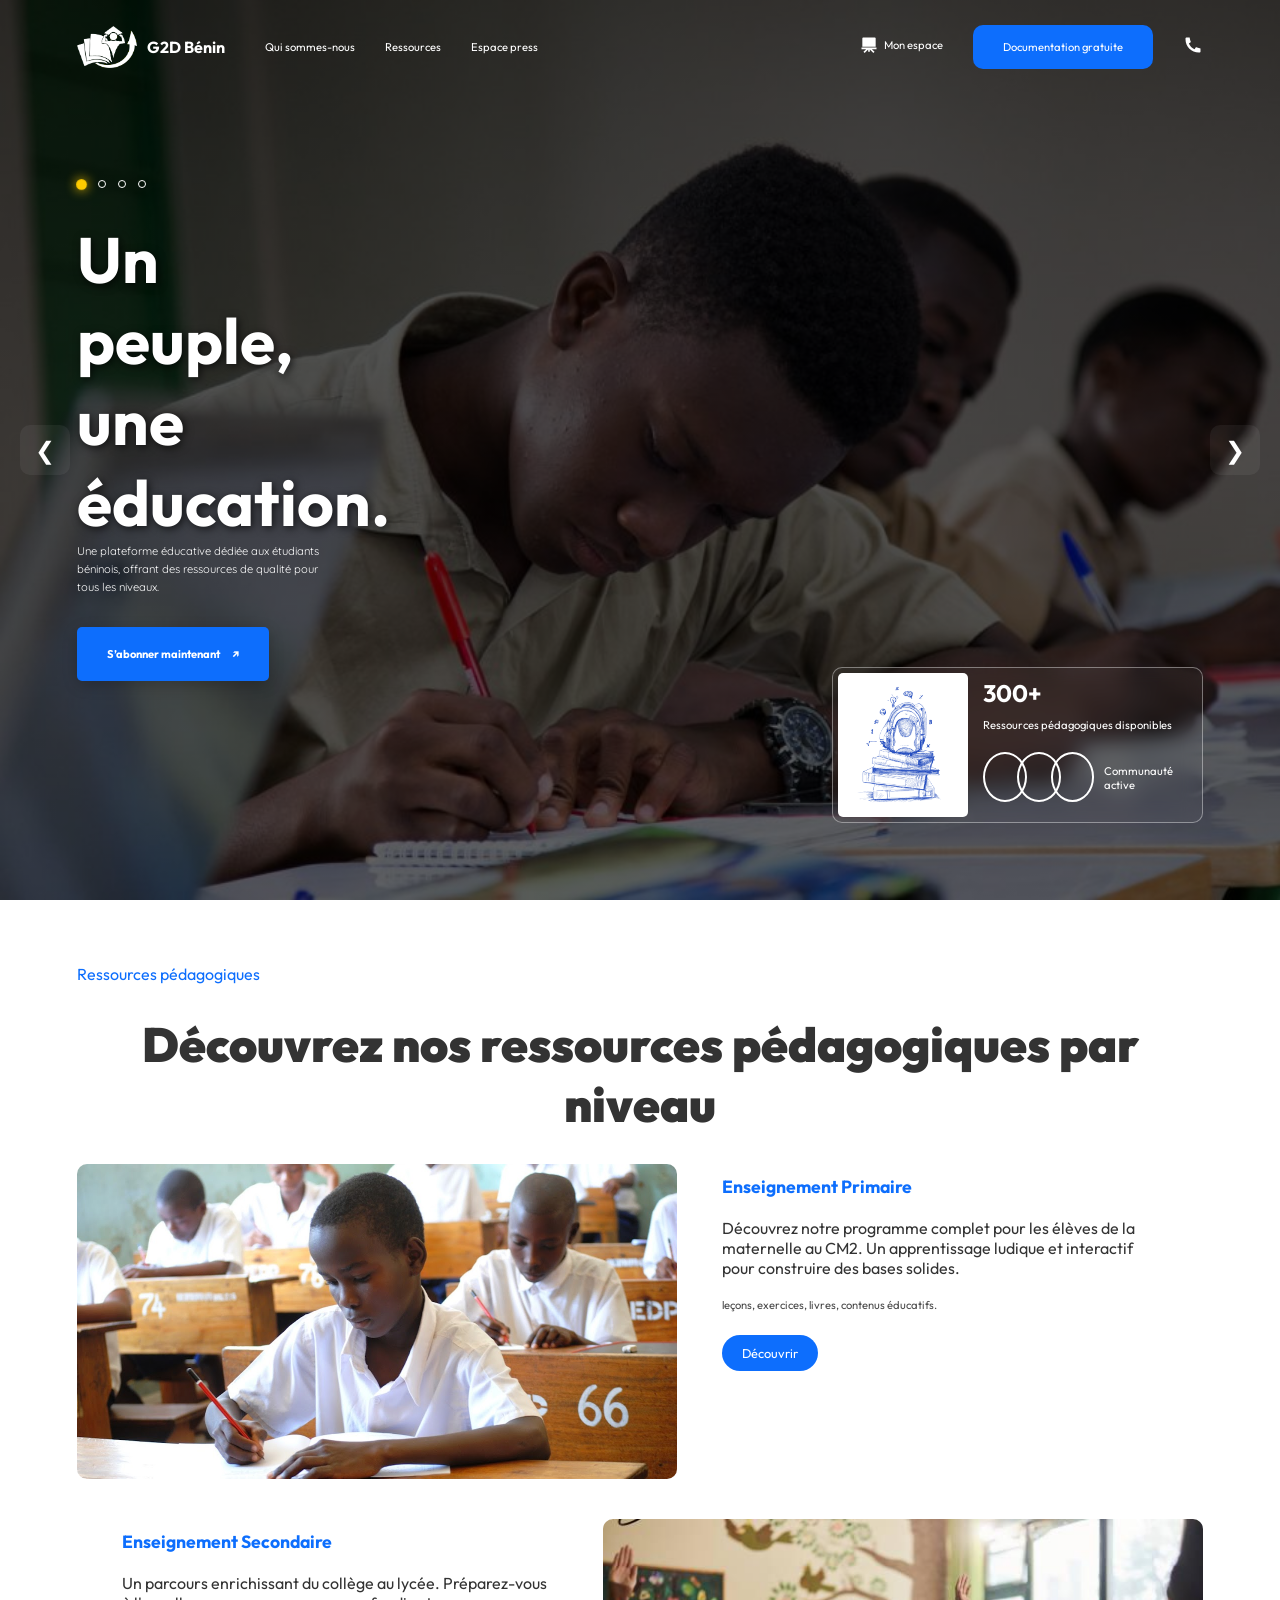
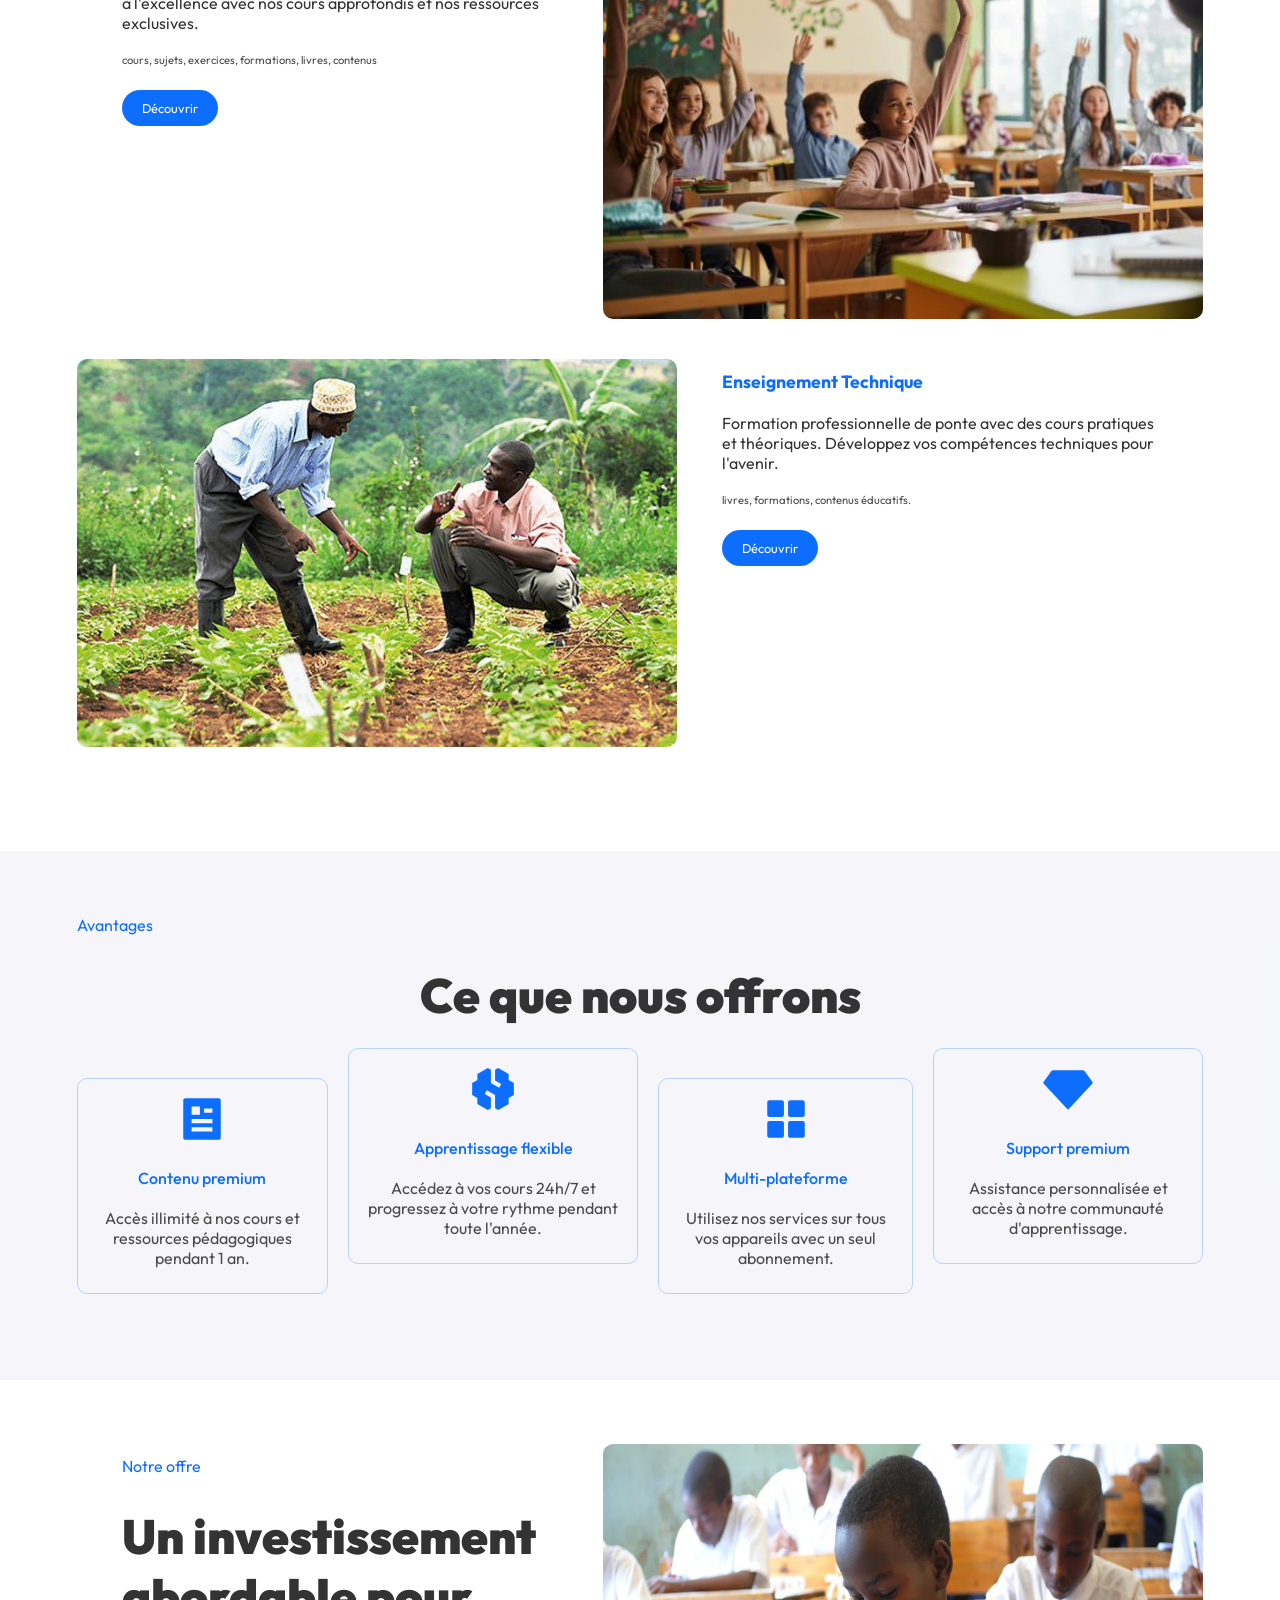
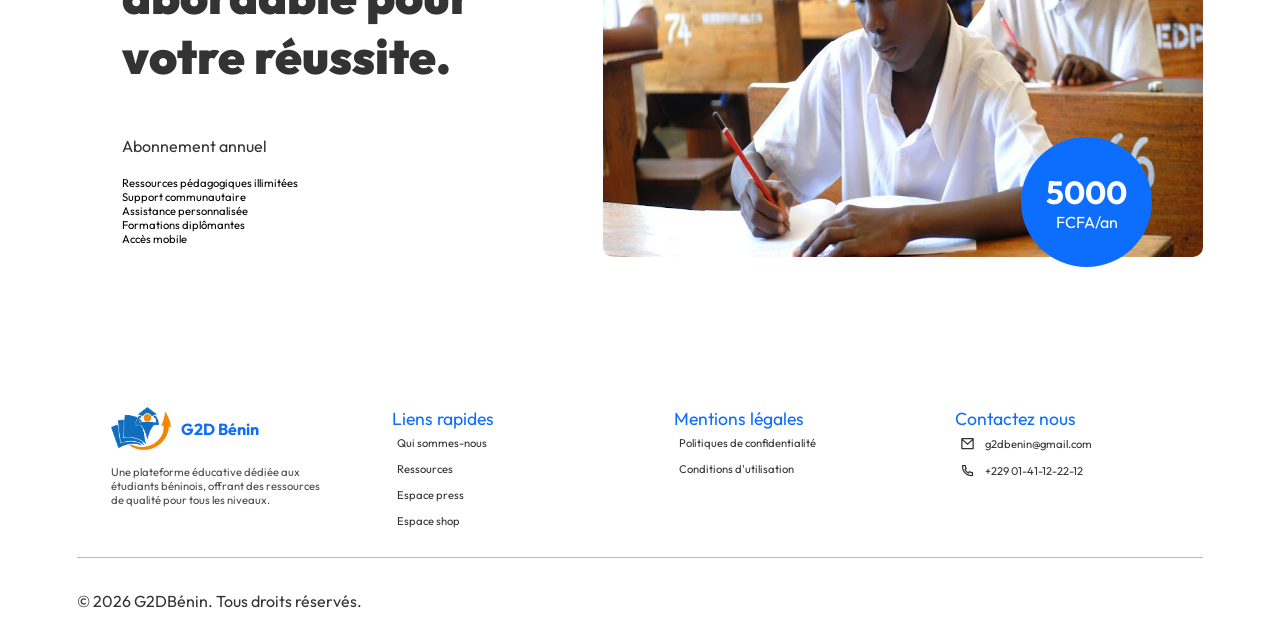
==== index.html @ 69db2659 "Petite amélioration" ====
<!DOCTYPE html>
<html lang="en">
    <head>
        <meta charset="UTF-8">
        <meta name="viewport" content="width=device-width, initial-scale=1.0">
        <link rel="preconnect" href="https://fonts.googleapis.com">
        <link rel="preconnect" href="https://fonts.gstatic.com" crossorigin>
        <link
            href="https://fonts.googleapis.com/css2?family=Outfit:wght@100..900&family=Quicksand:wght@300..700&display=swap"
            rel="stylesheet">
        <link rel="stylesheet" href="css/style.css">
        <script src="js/navbar.js" defer></script>
        <script src="js/index.js" defer></script>
        <title>Document</title>
    </head>
    <body>
        <header class="navbar">
            <div class="desktop">
                <nav>
                    <div class="logo">
                        <a href="index.html" class="logo-link"><img
                                src="img/logo-G2D-color.png" alt srcset> G2D
                            Bénin</a>
                    </div>
                    <div class="links">
                        <ul class="link-list">
                            <li><a href="about.html" class="link details">Qui
                                    sommes-nous</a></li>
                            <li><a href class="link details">Ressources</a></li>
                            <li><a href class="link details">Espace
                                    press</a></li>
                        </ul>
                    </div>
                </nav>
                <div class="actions">
                    <ul class="link-list">
                        <li><a href="login.html" class="link details"><svg
                                    xmlns="http://www.w3.org/2000/svg"
                                    viewBox="0 0 24 24"
                                    fill="currentColor"><path
                                        d="M8.58579 17H3V15H21V17H15.4142L18.6569 20.2426L17.2426 21.6569L13 17.4142V20H11V17.4142L6.75736 21.6569L5.34315 20.2426L8.58579 17ZM5 3H19C19.5523 3 20 3.44772 20 4V14H4V4C4 3.44772 4.44772 3 5 3Z"></path></svg>Mon
                                espace</a></li>
                        <li><a href class="bouton bleu details">Documentation
                                gratuite</a></li>
                        <li><button class="contact-btn fluide"><svg
                                    xmlns="http://www.w3.org/2000/svg"
                                    viewBox="0 0 24 24"
                                    fill="currentColor"><path
                                        d="M21 16.42V19.9561C21 20.4811 20.5941 20.9167 20.0705 20.9537C19.6331 20.9846 19.2763 21 19 21C10.1634 21 3 13.8366 3 5C3 4.72371 3.01545 4.36687 3.04635 3.9295C3.08337 3.40588 3.51894 3 4.04386 3H7.5801C7.83678 3 8.05176 3.19442 8.07753 3.4498C8.10067 3.67907 8.12218 3.86314 8.14207 4.00202C8.34435 5.41472 8.75753 6.75936 9.3487 8.00303C9.44359 8.20265 9.38171 8.44159 9.20185 8.57006L7.04355 10.1118C8.35752 13.1811 10.8189 15.6425 13.8882 16.9565L15.4271 14.8019C15.5572 14.6199 15.799 14.5573 16.001 14.6532C17.2446 15.2439 18.5891 15.6566 20.0016 15.8584C20.1396 15.8782 20.3225 15.8995 20.5502 15.9225C20.8056 15.9483 21 16.1633 21 16.42Z"></path></svg></button></li>
                    </ul>
                    <div class="menu-contacts">
                        <ul>
                            <li class="contact"><a href
                                    class="contact-link details"><svg
                                        xmlns="http://www.w3.org/2000/svg"
                                        viewBox="0 0 24 24"
                                        fill="currentColor"><path
                                            d="M9.36556 10.6821C10.302 12.3288 11.6712 13.698 13.3179 14.6344L14.2024 13.3961C14.4965 12.9845 15.0516 12.8573 15.4956 13.0998C16.9024 13.8683 18.4571 14.3353 20.0789 14.4637C20.599 14.5049 21 14.9389 21 15.4606V19.9234C21 20.4361 20.6122 20.8657 20.1022 20.9181C19.5723 20.9726 19.0377 21 18.5 21C9.93959 21 3 14.0604 3 5.5C3 4.96227 3.02742 4.42771 3.08189 3.89776C3.1343 3.38775 3.56394 3 4.07665 3H8.53942C9.0611 3 9.49513 3.40104 9.5363 3.92109C9.66467 5.54288 10.1317 7.09764 10.9002 8.50444C11.1427 8.9484 11.0155 9.50354 10.6039 9.79757L9.36556 10.6821ZM6.84425 10.0252L8.7442 8.66809C8.20547 7.50514 7.83628 6.27183 7.64727 5H5.00907C5.00303 5.16632 5 5.333 5 5.5C5 12.9558 11.0442 19 18.5 19C18.667 19 18.8337 18.997 19 18.9909V16.3527C17.7282 16.1637 16.4949 15.7945 15.3319 15.2558L13.9748 17.1558C13.4258 16.9425 12.8956 16.6915 12.3874 16.4061L12.3293 16.373C10.3697 15.2587 8.74134 13.6303 7.627 11.6707L7.59394 11.6126C7.30849 11.1044 7.05754 10.5742 6.84425 10.0252Z"></path></svg>+229
                                    01-41-12-22-12</a></li>
                            <li class="contact"><a href
                                    class="contact-link details"><svg
                                        xmlns="http://www.w3.org/2000/svg"
                                        viewBox="0 0 24 24"
                                        fill="currentColor"><path
                                            d="M3 3H21C21.5523 3 22 3.44772 22 4V20C22 20.5523 21.5523 21 21 21H3C2.44772 21 2 20.5523 2 20V4C2 3.44772 2.44772 3 3 3ZM20 7.23792L12.0718 14.338L4 7.21594V19H20V7.23792ZM4.51146 5L12.0619 11.662L19.501 5H4.51146Z"></path></svg>g2dbenin@gmail.com</a></li>
                        </ul>
                    </div>
                </div>
            </div>
            <div class="mobile">
                <div class="logo">
                    <a href="index.html" class="logo-link"><img
                            src="img/logo-G2D-color.png" alt srcset> G2D
                        Bénin</a>
                </div>
                <button class="menu-links-btn fluide"><svg
                        xmlns="http://www.w3.org/2000/svg" viewBox="0 0 24 24"
                        fill="currentColor"><path
                            d="M18 18V20H6V18H18ZM21 11V13H3V11H21ZM18 4V6H6V4H18Z"></path></svg></button>
                <div class="menu-links fluide1">
                    <ul>
                        <li class="contact"><a href
                                class="contact-link details">Qui
                                sommes-nous</a></li>
                        <li class="contact"><a href
                                class="contact-link details">Ressources</a></li>
                        <li class="contact"><a href
                                class="contact-link details">Espace
                                press</a></li>
                        <li class="contact"><a href="login.html"
                                class="contact-link details"><svg
                                    xmlns="http://www.w3.org/2000/svg"
                                    viewBox="0 0 24 24"
                                    fill="currentColor"><path
                                        d="M8.58579 17H3V15H21V17H15.4142L18.6569 20.2426L17.2426 21.6569L13 17.4142V20H11V17.4142L6.75736 21.6569L5.34315 20.2426L8.58579 17ZM5 3H19C19.5523 3 20 3.44772 20 4V14H4V4C4 3.44772 4.44772 3 5 3Z"></path></svg>Mon
                                espace</a></li>
                        <li><a href class="bouton bleu details">Documentation
                                gratuite</a></li>

                    </ul>
                    <ul class="contacts">
                        <li class="contact"><a href
                                class="contact-link details"><svg
                                    xmlns="http://www.w3.org/2000/svg"
                                    viewBox="0 0 24 24"
                                    fill="currentColor"><path
                                        d="M9.36556 10.6821C10.302 12.3288 11.6712 13.698 13.3179 14.6344L14.2024 13.3961C14.4965 12.9845 15.0516 12.8573 15.4956 13.0998C16.9024 13.8683 18.4571 14.3353 20.0789 14.4637C20.599 14.5049 21 14.9389 21 15.4606V19.9234C21 20.4361 20.6122 20.8657 20.1022 20.9181C19.5723 20.9726 19.0377 21 18.5 21C9.93959 21 3 14.0604 3 5.5C3 4.96227 3.02742 4.42771 3.08189 3.89776C3.1343 3.38775 3.56394 3 4.07665 3H8.53942C9.0611 3 9.49513 3.40104 9.5363 3.92109C9.66467 5.54288 10.1317 7.09764 10.9002 8.50444C11.1427 8.9484 11.0155 9.50354 10.6039 9.79757L9.36556 10.6821ZM6.84425 10.0252L8.7442 8.66809C8.20547 7.50514 7.83628 6.27183 7.64727 5H5.00907C5.00303 5.16632 5 5.333 5 5.5C5 12.9558 11.0442 19 18.5 19C18.667 19 18.8337 18.997 19 18.9909V16.3527C17.7282 16.1637 16.4949 15.7945 15.3319 15.2558L13.9748 17.1558C13.4258 16.9425 12.8956 16.6915 12.3874 16.4061L12.3293 16.373C10.3697 15.2587 8.74134 13.6303 7.627 11.6707L7.59394 11.6126C7.30849 11.1044 7.05754 10.5742 6.84425 10.0252Z"></path></svg>+229
                                01-41-12-22-12</a></li>
                        <li class="contact"><a href
                                class="contact-link details"><svg
                                    xmlns="http://www.w3.org/2000/svg"
                                    viewBox="0 0 24 24"
                                    fill="currentColor"><path
                                        d="M3 3H21C21.5523 3 22 3.44772 22 4V20C22 20.5523 21.5523 21 21 21H3C2.44772 21 2 20.5523 2 20V4C2 3.44772 2.44772 3 3 3ZM20 7.23792L12.0718 14.338L4 7.21594V19H20V7.23792ZM4.51146 5L12.0619 11.662L19.501 5H4.51146Z"></path></svg>g2dbenin@gmail.com</a></li>
                    </ul>
                </div>
            </div>
        </header>
        <main>
            <div class="hero-section">
                <div class="carousel-slides">
                    <div class="carousel-slide slide-1 active">
                        <div class="part left">
                            <h1 class="slide-title">Un peuple, une
                                éducation.</h1>
                            <p class="slide-text details">Une plateforme
                                éducative dédiée aux étudiants béninois,
                                offrant des ressources de qualité pour tous les
                                niveaux.</p>
                            <div class="btns">
                                <a href="#" class="btn details">S’abonner
                                    maintenant <span class="fleche">↗</span></a>
                            </div>
                        </div>
                        <div class="part right">
                            <div class="hero-stat">
                                <img src="img/4190.jpg" alt>
                                <div class="hero-stat-texte">
                                    <h2>300+</h2>
                                    <p class="details">Ressources pédagogiques
                                        disponibles</p>
                                    <div class="utilisateurs">
                                        <div class="utilisateur">
                                            <img
                                                src="img/business-man-smiling-portrait.jpg"
                                                alt srcset>
                                        </div>
                                        <div class="utilisateur">
                                            <img
                                                src="img/business-man-smiling-portrait.jpg"
                                                alt srcset>
                                        </div>
                                        <div class="utilisateur">
                                            <img
                                                src="img/business-man-smiling-portrait.jpg"
                                                alt srcset>
                                        </div>
                                        <p class="details">Communauté active</p>
                                    </div>
                                </div>
                            </div>
                        </div>
                    </div>
                    <div class="carousel-slide slide-2">
                        <div class="part left">
                            <h1 class="slide-title">Primaire</h1>
                            <p class="slide-text details">Du maternel au CM2 -
                                Fondamentaux 200+ leçons 4.8/5 .</p>
                            <div class="btns">
                                <a href="#"
                                    class="btn details">Voir un aperçu <span
                                        class="fleche">→</span></a>
                            </div>
                        </div>
                        <div class="part right"></div>
                    </div>
                    <div class="carousel-slide slide-3">

                        <div class="part left">
                            <h1 class="slide-title">Secondaire</h1>
                            <p class="slide-text details">De la 6ème en Terminal
                                500+ leçons 4.9/5 .</p>
                            <div class="btns">
                                <a href="#"
                                    class="btn details">Voir un aperçu <span
                                        class="fleche">→</span></a>
                            </div>
                        </div>
                        <div class="part right"></div>
                    </div>
                    <div class="carousel-slide slide-4">
                        <div class="part left">
                            <h1 class="slide-title">Technique</h1>
                            <p class="slide-text details">Formation
                                professionnelle
                                et Technique 300+ leçons 4.7/5 .</p>
                            <div class="btns">
                                <a href="#"
                                    class="btn details">Voir un aperçu <span
                                        class="fleche">→</span></a>
                            </div>
                        </div>
                        <div class="part right"></div>
                    </div>
                </div>
                <button class="carousel-btn prev-btn">
                    &#10094;
                </button>
                <button class="carousel-btn next-btn">
                    &#10095;
                </button>

                <div class="carousel-nav">
                    <div class="nav-dot active" data-slide="0"></div>
                    <div class="nav-dot" data-slide="1"></div>
                    <div class="nav-dot" data-slide="2"></div>
                    <div class="nav-dot" data-slide="3"></div>
                </div>
            </div>
            <div class="section">
                <p class="section-title">Ressources pédagogiques</p>
                <h1 class="section-sous-title">Découvrez nos ressources
                    pédagogiques par niveau</h1>
                <div class="section-container">
                    <img src="img/primaire.jpeg" alt>
                    <div class="section-texte">
                        <h2 class="section-title1">Enseignement Primaire</h2>
                        <p class="section-text">
                            Découvrez notre programme complet pour les élèves de
                            la maternelle au CM2. Un apprentissage ludique et
                            interactif
                            pour construire des bases solides.
                        </p>
                        <p class="section-details details">
                            leçons, exercices, livres, contenus éducatifs.
                        </p>
                        <a href class="section-btn bleu fluide">Découvrir</a>
                    </div>
                </div>
                <div class="section-container reverse">
                    <img src="img/secondaire1.jpeg" alt>
                    <div class="section-texte">
                        <h2 class="section-title1">Enseignement Secondaire</h2>
                        <p class="section-text">
                            Un parcours enrichissant du collège au lycée.
                            Préparez-vous à l'excellence avec nos cours
                            approfondis
                            et nos ressources exclusives.
                        </p>
                        <p class="section-details details">
                            cours, sujets, exercices, formations, livres,
                            contenus
                        </p>
                        <a href class="section-btn bleu fluide">Découvrir</a>
                    </div>
                </div>
                <div class="section-container">
                    <img src="img/technique1.jpeg" alt>
                    <div class="section-texte">
                        <h2 class="section-title1">Enseignement Technique</h2>
                        <p class="section-text">
                            Formation professionnelle de ponte avec des cours
                            pratiques
                            et théoriques. Développez vos compétences techniques
                            pour l'avenir.
                        </p>
                        <p class="section-details details">
                            livres, formations, contenus éducatifs.
                        </p>
                        <a href class="section-btn bleu fluide">Découvrir</a>
                    </div>
                </div>
            </div>
            <div class="section gris-bg">
                <p class="section-title">Avantages</p>
                <h1 class="section-sous-title">Ce que nous offrons</h1>
                <div class="avantages">
                    <div class="avantage fluide">
                        <svg class="fluide" xmlns="http://www.w3.org/2000/svg"
                            viewBox="0 0 24 24" fill="currentColor"><path
                                d="M20 22H4C3.44772 22 3 21.5523 3 21V3C3 2.44772 3.44772 2 4 2H20C20.5523 2 21 2.44772 21 3V21C21 21.5523 20.5523 22 20 22ZM7 6V10H11V6H7ZM7 12V14H17V12H7ZM7 16V18H17V16H7ZM13 7V9H17V7H13Z"></path></svg>
                        <p class="avantage-titre">Contenu premium</p>
                        <p class="avantage-texte">
                            Accès illimité à nos cours et ressources
                            pédagogiques pendant 1 an.
                        </p>
                    </div>
                    <div class="avantage decale-haut fluide">
                        <svg class="fluide" xmlns="http://www.w3.org/2000/svg"
                            viewBox="0 0 24 24" fill="currentColor"><path
                                d="M19.5 4.7832V7.6709L22 9.11426V14.8867L19.499 16.3311L19.5 19.2178L14.5 22.1045L13 21.2383V14.9229L9.03613 12.6338L8.03613 14.3662L11 16.0771V21.2373L9.5 22.1045L4.5 19.2178V16.3311L2 14.8877L2.00098 9.11328L4.5 7.66992V4.78418L9.5 1.89746L11 2.76367V9.07715L14.9648 11.3662L15.9648 9.63379L12.999 7.92188V2.7627L14.501 1.89648L19.5 4.7832Z"></path></svg>
                        <p class="avantage-titre">Apprentissage flexible</p>
                        <p class="avantage-texte">
                            Accédez à vos cours 24h/7 et progressez à votre
                            rythme pendant toute l'année.
                        </p>
                    </div>
                    <div class="avantage fluide">
                        <svg class="fluide" xmlns="http://www.w3.org/2000/svg"
                            viewBox="0 0 24 24" fill="currentColor"><path
                                d="M3 4C3 3.44772 3.44772 3 4 3H10C10.5523 3 11 3.44772 11 4V10C11 10.5523 10.5523 11 10 11H4C3.44772 11 3 10.5523 3 10V4ZM3 14C3 13.4477 3.44772 13 4 13H10C10.5523 13 11 13.4477 11 14V20C11 20.5523 10.5523 21 10 21H4C3.44772 21 3 20.5523 3 20V14ZM13 4C13 3.44772 13.4477 3 14 3H20C20.5523 3 21 3.44772 21 4V10C21 10.5523 20.5523 11 20 11H14C13.4477 11 13 10.5523 13 10V4ZM13 14C13 13.4477 13.4477 13 14 13H20C20.5523 13 21 13.4477 21 14V20C21 20.5523 20.5523 21 20 21H14C13.4477 21 13 20.5523 13 20V14Z"></path></svg>
                        <p class="avantage-titre">Multi-plateforme</p>
                        <p class="avantage-texte">
                            Utilisez nos services sur tous vos appareils
                            avec un seul abonnement.
                        </p>
                    </div>
                    <div class="avantage decale-haut fluide">
                        <svg class="fluide" xmlns="http://www.w3.org/2000/svg"
                            viewBox="0 0 24 24" fill="currentColor"><path
                                d="M4.87759 3.00275H19.1319C19.4518 3.00275 19.7524 3.15583 19.9406 3.41457L23.7634 8.67097C23.9037 8.86385 23.8882 9.12895 23.7265 9.30419L12.3721 21.6047C12.1848 21.8076 11.8685 21.8203 11.6656 21.633C11.6558 21.6239 11.6464 21.6145 11.6373 21.6047L0.282992 9.30419C0.121226 9.12895 0.10575 8.86385 0.246026 8.67097L4.06886 3.41457C4.25704 3.15583 4.55766 3.00275 4.87759 3.00275Z"></path></svg>
                        <p class="avantage-titre">Support premium</p>
                        <p class="avantage-texte">
                            Assistance personnalisée et accès à notre communauté
                            d'apprentissage.
                        </p>
                    </div>
                </div>
            </div>
            <div class="section">
                <div class="section-container">
                    <div class="section-texte">
                        <p class="section-title">Notre offre</p>
                        <h1 class="section-sous-title1">
                            Un investissement abordable pour votre réussite.
                        </h1>
                        <p class="section-text">Abonnement annuel</p>
                        <ul>
                            <li class="details">Ressources pédagogiques
                                illimitées</li>
                            <li class="details">Support communautaire</li>
                            <li class="details">Assistance personnalisée</li>
                            <li class="details">Formations diplômantes</li>
                            <li class="details">Accès mobile</li>
                        </ul>
                        <a href class="btn-rond"><h1>5000</h1><p>FCFA/an</p></a>
                        <div class="cercle-anime"></div>
                    </div>
                    <img src="img/primaire.jpeg" alt>
                </div>
            </div>
        </main>
        <footer>
            <div class="footer-top">
                <div class="footer-part">
                    <div class="logo">
                        <a href class="logo-link1"><img
                                src="img/logo-G2D-color.png" alt srcset> G2D
                            Bénin</a>
                    </div>
                    <p class="section-details details" id="footer-text">
                        Une plateforme éducative dédiée aux
                        étudiants béninois, offrant des ressources
                        de qualité pour tous les niveaux.
                    </p>
                </div>
                <div class="footer-part">
                    <p class="section-title1">Liens rapides</p>
                    <ul>
                        <li class="footer-link"><a href="about.html"
                                class="link1 details">Qui
                                sommes-nous</a></li>
                        <li class="footer-link"><a href
                                class="link1 details">Ressources</a></li>
                        <li class="footer-link"><a href
                                class="link1 details">Espace
                                press</a></li>
                        <li class="footer-link"><a href
                                class="link1 details">Espace
                                shop</a></li>
                    </ul>
                </div>
                <div class="footer-part">
                    <p class="section-title1">Mentions légales</p>
                    <ul>
                        <li class="footer-link"><a href
                                class="link1 details">Politiques
                                de confidentialité</a></li>
                        <li class="footer-link"><a href
                                class="link1 details">Conditions
                                d'utilisation</a></li>
                    </ul>
                </div>
                <div class="footer-part">
                    <p class="section-title1">Contactez nous</p>
                    <ul>
                        <li class="footer-link"><a href
                                class="link1 details"><svg
                                    xmlns="http://www.w3.org/2000/svg"
                                    viewBox="0 0 24 24"
                                    fill="currentColor"><path
                                        d="M3 3H21C21.5523 3 22 3.44772 22 4V20C22 20.5523 21.5523 21 21 21H3C2.44772 21 2 20.5523 2 20V4C2 3.44772 2.44772 3 3 3ZM20 7.23792L12.0718 14.338L4 7.21594V19H20V7.23792ZM4.51146 5L12.0619 11.662L19.501 5H4.51146Z"></path></svg>g2dbenin@gmail.com</a></li>
                        <li class="footer-link"><a href
                                class="link1 details"><svg
                                    xmlns="http://www.w3.org/2000/svg"
                                    viewBox="0 0 24 24"
                                    fill="currentColor"><path
                                        d="M9.36556 10.6821C10.302 12.3288 11.6712 13.698 13.3179 14.6344L14.2024 13.3961C14.4965 12.9845 15.0516 12.8573 15.4956 13.0998C16.9024 13.8683 18.4571 14.3353 20.0789 14.4637C20.599 14.5049 21 14.9389 21 15.4606V19.9234C21 20.4361 20.6122 20.8657 20.1022 20.9181C19.5723 20.9726 19.0377 21 18.5 21C9.93959 21 3 14.0604 3 5.5C3 4.96227 3.02742 4.42771 3.08189 3.89776C3.1343 3.38775 3.56394 3 4.07665 3H8.53942C9.0611 3 9.49513 3.40104 9.5363 3.92109C9.66467 5.54288 10.1317 7.09764 10.9002 8.50444C11.1427 8.9484 11.0155 9.50354 10.6039 9.79757L9.36556 10.6821ZM6.84425 10.0252L8.7442 8.66809C8.20547 7.50514 7.83628 6.27183 7.64727 5H5.00907C5.00303 5.16632 5 5.333 5 5.5C5 12.9558 11.0442 19 18.5 19C18.667 19 18.8337 18.997 19 18.9909V16.3527C17.7282 16.1637 16.4949 15.7945 15.3319 15.2558L13.9748 17.1558C13.4258 16.9425 12.8956 16.6915 12.3874 16.4061L12.3293 16.373C10.3697 15.2587 8.74134 13.6303 7.627 11.6707L7.59394 11.6126C7.30849 11.1044 7.05754 10.5742 6.84425 10.0252Z"></path></svg>+229
                                01-41-12-22-12</a></li>
                    </ul>
                </div>
            </div>
            <div class="footer-bottom">
                <p class="section-text">© 2026 G2DBénin. Tous droits
                    réservés.</p>
            </div>
        </footer>
    </body>
</html>
---- css/style.css ----
:root {
    --primary-color: #0d6efd;
    --accent: rgb(255, 204, 0);
    --neutre: white;
    --texte: #333;
    --details: #333333e2;
}

* {
    margin: 0;
    padding: 0;
    box-sizing: border-box;
    font-family: 'Outfit', sans-serif;
}
svg{
    width: 20px;
    height: 20px;
}
ul{
    list-style: none;
}
a {
    text-decoration: none;
}
.mobile{
    width: 100%;
    justify-content: space-between;
    display: none;
}
header{
    position: absolute;
    z-index: 1;
    top: 0;
    width: 100vw;
    padding: 2% 6%;
    transition: .5s ease;
}
.navbar2{
    background: var(--neutre);
    position: fixed;
    box-shadow: 0 0 5px rgba(0, 0, 0, 0.133);
    z-index: 99;
}
.navbar2 .logo img{
    filter: brightness(1);
}
.navbar2 .logo-link{
    color: var(--primary-color);
}
.navbar2 .link{
    color: var(--texte);
}
.navbar2 .link:hover{
    background: #0d6dfd1e;
}
.desktop{
    width: 100%;
    display: flex;
    justify-content: space-between;
}
.logo-link{
    display: flex;
    align-items: center;
    color: var(--neutre);
    font-size: 1em;
    font-weight: 700;
}
.logo img{
    width: 60px;
    margin-right: 10px;
    filter: brightness(100);
}
.desktop nav{
    display: flex;
    align-items: center;
    gap: 40px;
}
.link-list{
    display: flex;
    gap: 30px;
}
.bouton{
    padding: 15px 30px;
    border-radius: 10px;
}
.orange{
    background: var(--accent);
    color: var(--neutre);
    transition: .5s ease;
}
.orange:hover{
    background: var(--texte);
}
.link{
    color: white;
    transition: .5s ease;
    display: flex;
    align-items: center;
}
.link svg{
    margin-right: 5px;
}
.link:hover{
    color: var(--primary-color);
    background: rgba(255, 255, 255, 0.101);
    padding: 5px 10px;
    border-radius: 7px;
}
.actions{
    display: flex;
    position: relative;
    align-items: center;
}
.menu-links{
    position: absolute;
    background: var(--neutre);
    top: 100%;
    left: 0;
    width: 100vw;
    padding: 15px 20px;
    border-radius: 0 0 5px 5px;
    box-shadow: 0 10px 15px rgba(0, 0, 0, 0.133);
    transform: scaleY(0);
    transform-origin: top;
}
.deplie{
    transform: scaleY(1);
}
.contacts{
    margin: 15px 0 0 0;
    border-top: 1px solid #0d6dfd50;
}
.hero-section {
    width: 100vw;
    height: 100vh;
    color: var(--neutre);
    overflow: hidden;
    position: relative;
}

.carousel-slides {
    display: flex;
    width: 400%;
    height: 100%;
    transition: transform 0.8s cubic-bezier(0.65, 0, 0.35, 1);
}

.carousel-slide {
    width: 25%;
    height: 100%;
    position: relative;
    display: flex;
    overflow: hidden;
}

.slide-1 {
    background: linear-gradient(rgba(0, 0, 0, 0.7), rgba(0, 0, 0, 0.6)),
        url('../img/background-header.png');
    background-position: center;
    background-size: cover;
    background-attachment: fixed;
}


.slide-2 {
    background: linear-gradient(rgba(0, 0, 0, 0.7), rgba(0, 0, 0, 0.6)),
        url('../img/primaire.jpeg');
    background-size: cover;
    background-position: center;
    background-attachment: fixed;
}

.slide-3 {
    background: linear-gradient(rgba(0, 0, 0, 0.7), rgba(0, 0, 0, 0.6)),
        url('../img/secondaire1.jpeg');
    background-size: cover;
    background-position: center;
    background-attachment: fixed;
}

.slide-4 {
    background: linear-gradient(rgba(0, 0, 0, 0.6), rgba(0, 0, 0, 0.6)),
        url('../img/technique1.jpeg');
    background-size: cover;
    background-position: center;
    background-attachment: fixed;
}

.slide-title {
    font-size: 4rem;
    width: 50%;
    text-shadow: 2px 2px 8px rgba(0, 0, 0, 0.7);
    transform: translateY(-100px);
    opacity: 0;
    transition: transform 0.7s ease-out, opacity 0.7s ease-out;
}

.slide-text {
    width: 44%;
    margin-bottom: 30px;
    line-height: 1.6;
    transform: translateY(100px);
    opacity: 0;
    font-family: 'Quicksand', sans-serif;
    transition: transform 0.7s ease-out 0.2s, opacity 0.7s ease-out 0.2s;
}

.btn {
    display: inline-block;
    color: var(--neutre);
    background: var(--primary-color);
    padding: 20px 30px;
    border-radius: 5px;
    font-weight: bold;
    transition: all 0.3s ease;
    box-shadow: 0 4px 15px rgba(0, 0, 0, 0.2);
    transform: translateX(-100px);
    opacity: 0;
    transition: transform 0.7s ease-out 0.4s, opacity 0.7s ease-out 0.4s, all 0.3s ease;
}

.btn:hover {
    transform: translateY(-3px);
    box-shadow: 0 6px 20px rgba(0, 0, 0, 0.3);
    background: var(--texte);
    color: var(--neutre);
}

/* Animation des éléments quand la slide est active */
.carousel-slide.active .slide-title {
    transform: translateY(0);
    opacity: 1;
}

.carousel-slide.active .slide-text {
    transform: translateY(0);
    opacity: 1;
}

.carousel-slide.active .btn {
    transform: translateX(0);
    opacity: 1;
}

.carousel-nav {
    position: absolute;
    top: 20%;
    left: 0;
    width: 100%;
    display: flex;
    gap: 12px;
    z-index: 10;
    padding: 0 6%;
}

.nav-dot {
    width: 8px;
    height: 8px;
    border-radius: 50%;
    background: transparent;
    border: 1px solid var(--neutre);
    cursor: pointer;
    transition: all 0.3s ease;
}

.nav-dot.active {
    background-color: var(--accent);
    box-shadow: 0 0 10px var(--accent);
    transform: scale(1.2);
    border: none;
    width: 9px;
    height: 9px;
}

.carousel-btn {
    position: absolute;
    top: 50%;
    transform: translateY(-50%);
    background-color: rgba(255, 255, 255, 0.059);
    color: white;
    border: none;
    width: 50px;
    height: 50px;
    border-radius: 10px;
    font-size: 1.5rem;
    cursor: pointer;
    display: flex;
    align-items: center;
    justify-content: center;
    transition: all 0.3s ease;
    z-index: 10;
}

.carousel-btn:hover {
    background-color: rgba(255, 255, 255, 0.171);
}

.prev-btn {
    left: 20px;
}

.next-btn {
    right: 20px;
}

/**/
.part{
    padding: 0 6%;
}
.part1{
    padding: 0 6%;
    flex: 1;
}
.left{
    display: flex;
    flex-direction: column;
    justify-content: center;
}
.right{
    display: flex;
    flex-direction: column;
    justify-content: end;
    padding: 6% 6%;
}
.details {
    font-size: 0.7em;
}

.fleche {
    margin-left: 10px;
}
.hero-stat{
    display: flex;
    padding: 5px;
    background: rgba(255, 255, 255, 0.044);
    backdrop-filter: blur(10px);
    border: 1px solid rgba(255, 255, 255, 0.392);
    border-radius: 10px;
    gap: 10px;
}
.hero-stat img{
    width: 130px;
    border-radius: 5px;
}
.hero-stat-texte{
    color: var(--neutre);
    padding: 5px;
}
.hero-stat-texte p{
    margin: 10px 0;
}
.utilisateurs{
    display: flex;
    align-items: end;
    padding: 10px 0;
    gap: 10px;
}
.utilisateur{
    width: 50px;
    height: 50px;
    border-radius: 50%;
    border: 2px solid white;
    display: flex;
    align-items: center;
    justify-content: center;
    overflow: hidden;
}
.utilisateur img{
    width: 110%;
}
/* chevauchement */
.utilisateur + .utilisateur{
    margin-left:-20px;
}
.contact-btn{
    background: transparent;
    border: none;
    color: var(--neutre);
    cursor: pointer;
}
.contact-btn:hover{
    background: #0d6dfd15;
    color: var(--primary-color);
    padding: 10px 15px;
    border-radius: 7px;
}
.menu-links-btn{
    background: transparent;
    border: none;
    color: var(--neutre);
    cursor: pointer;
}
.menu-links-btn:hover, .menu-links-btn.active{
    background: #0d6dfd15;
    color: var(--primary-color);
    padding: 10px 15px;
    border-radius: 7px;
}
.navbar2 .menu-links-btn{
    color: var(--texte);
}
.fluide{
    transition: .5s ease;
}
.fluide1{
    transition: .2s ease;
}
.navbar2 .contact-btn{
    color: var(--texte);
}
.menu-contacts{
    position: absolute;
    top: 100%;
    right: 0;
    z-index: 2;
    background: var(--neutre);
    border-radius: 7px;
    transform: scale(0);
    transform-origin: top;
    transition: .3s ease;
}
.active{
    transform: scale(1);
}
.contact{
    padding: 10px 15px;
    transition: .5s ease;
}
.contact:hover{
    background: #0d6dfd15;
}
.contact-link{
    color: var(--texte);
    transition: .5s ease;
    display: flex;
    align-items: center;
}
.contact-link svg{
    margin-right: 10px;
}
.contact:hover .contact-link{
    color: var(--primary-color);
}
.section{
    padding: 5% 6%;
    position: relative;
}
.section-container{
    display: flex;
}
.reverse{
    flex-direction: row-reverse;
}
.section-container + .section-container{
    margin: 40px 0;
}
.section-container img{
    width: 600px;
    border-radius: 10px;
}
.section-texte{
    padding: 1% 4%;
}
.gris-bg{
    background: rgba(0, 22, 108, 0.036);
}
.section-title{
    font-size: 1em;
    color: var(--primary-color);
}
.section-title1{
    font-size: 1.1em;
    color: var(--primary-color);
}
.section-sous-title{
    font-size: 3em;
    color: var(--texte);
    text-align: center;
    padding: 30px 0;
    font-weight: 900;
}
.section-sous-title1{
    font-size: 3em;
    color: var(--texte);
    padding: 30px 0;
    font-weight: 900;
}
.section-text{
    font-size: 1em;
    color: var(--texte);
    margin: 20px 0;
}
.section-details{
    color: var(--details);
    margin: 0 0 30px 0;
}
.section-btn{
    padding: 10px 20px;
    border-radius: 20px;
    font-size: 0.8em;
}
.bleu{
    background: var(--primary-color);
    color: var(--neutre);
}
.bleu:hover{
    background: var(--texte);
}
.avantages{
    display: flex;
    gap: 20px;
    padding: 2% 0;
}
.avantage{
    border: 1px solid #0d6dfd43;
    padding: 15px;
    border-radius: 10px;
    text-align: center;
}
.avantage:hover{
    background: #0d6dfd15;
}
.decale-haut{
    transform: translateY(-30px);
}
.avantage svg{
    width: 50px;
    height: 50px;
    color: var(--primary-color);
}
.avantage:hover svg{
    animation: grandirTourner infinite 3s forwards;
}
@keyframes grandirTourner {
    0%{
        transform: rotate(20deg);
    }
    50%{
        transform: rotate(-20deg);
    }
    100%{
        transform: rotate(20deg);
    }
}
.avantage-titre{
    color: var(--primary-color);
    font-weight: 500;
    margin: 20px 0;
}
.avantage-texte{
    color: var(--details);
    margin: 10px 0;
}
.btn-rond{
    color: var(--neutre);
    text-align: center;
    background: var(--primary-color);
    padding: 35px 25px;
    border-radius: 50%;
    position: absolute;
    bottom: 10%;
    right: 10%;
    z-index: 2;
}
.cercle-anime{
    background: transparent;
    border: 1px solid var(--primary-color);
    border-radius: 50%;
    animation: pulsation infinite 3s forwards;
    width: 200px;
    height: 200px;
    position: absolute;
    bottom: 3.5%;
    right: 7.6%;
    z-index: 1;
}
@keyframes pulsation {
    0%{
        transform: scale(0);
    }
    50%{
        transform: scale(1);
    }
    100%{
        opacity: 0;
    }
}
.cover{
    padding: 7% 6%;
    display: flex;
    flex-direction: column;
    justify-content: center;
}
.chemin a{
    color: var(--details);
}
.chemin span{
    margin: 0 10px;
}
.chemin .index{
    color: var(--accent);
}
.element{
    display: flex;
    align-items: center;
    border: 1px solid rgba(0, 0, 0, 0.123);
    padding: 15px 0;
    border-radius: 15px;
    box-shadow: 0 0 10px rgba(0, 0, 0, 0.053);
    margin: 10px 0;
}
.element:hover{
    background: rgba(0, 0, 0, 0.045);
}
.element-number{
    padding: 20px;
    font-family: 'Quicksand', sans-serif;
}
.element:hover .element-number{
    color: var(--primary-color);
}
.element-texte-box{
    width: 100%;
}
.element-title{
    margin: 0 0 15px 0;
}
.element:hover .element-title{
    color: var(--primary-color);
}
.element-texte{
    display: none;
}
.element:hover .element-texte{
    display: flex;
}
.element-btn{
    background: rgba(0, 0, 0, 0.01);
    border: 1px solid rgba(0, 0, 0, 0.077);
    padding: 10px 15px;
    border-radius: 50%;
    margin: 10px;
}
.element:hover .element-btn{
    transform: rotate(180deg);
    background: var(--neutre);
    color: var(--primary-color);
    border: none;
}
.text-gris{
    color: var(--details);
}
.footer-top{
    display: flex;
    padding: 5% 6% 0;
}
.footer-part{
    flex: 1;
    border-bottom: 1px solid #0d6dfd6c;
    padding: 2% 3%;
}
.footer-bottom{
    padding: 1% 6%;
}
.logo-link1{
    display: flex;
    align-items: center;
    color: var(--primary-color);
    font-size: 1em;
    font-weight: 700;
}
.logo-link1 img{
    filter: brightness(1);
}
.link1 svg{
    margin-right: 10px;
    width: 15px;
    height: 15px;
}
#footer-text{
    margin: 15px 0;
}
.footer-link{
    padding: 6px 5px;
}
.link1{
    color: var(--texte);
    transition: .5s ease;
    display: flex;
    align-items: center;
}
.link1:hover{
    color: var(--primary-color);
    background: #0d6dfd24;
    padding: 5px 10px;
    border-radius: 7px;
}

/**/

@media (max-width: 768px) {
    .desktop{
        display: none;
    }
    .mobile{
        display: flex;
    }
    .bouton{
        padding: 10px 15px;
        border-radius: 7px;
    }
    .carousel-slide{
        flex-direction: column;
        justify-content: center;
    }
    .slide-title{
        font-size: 2.5em;
        width: 100%;
        margin: 0 0 20px 0;
    }
    .slide-text{
        width: 100%;
    }
    .carousel-nav{
       top: 90%; 
    }
    .carousel-btn{
        display: none;
    }
    .utilisateur{
        width: 40px;
        height: 40px;
    }
    .section-container{
        flex-direction: column;
    }
    .section-sous-title, .section-sous-title1{
        font-size: 2.5em;
    }
    .section-texte{
        margin: 15px 0;
    }
    .section-container img{
        width: 100%;
    }
    .avantages{
        flex-direction: column;
    }
    .decale-haut{
        transform: translateY(0);
    }
    .cercle-anime{
        right: 2%;
        bottom: 5%;
    }
    .footer-top{
        flex-direction: column;
    }
}

/*scroll bar*/
/* Pour Chrome, Edge, Safari (WebKit) */
::-webkit-scrollbar{
    width: 2px;
    height: 1px;
}
::-webkit-scrollbar-track{
    background: transparent;
}
::-webkit-scrollbar-thumb{
    background: rgba(0, 0, 0, 0.086);
}
::-webkit-scrollbar-thumb:hover{
    background: var(--primary-color);
}
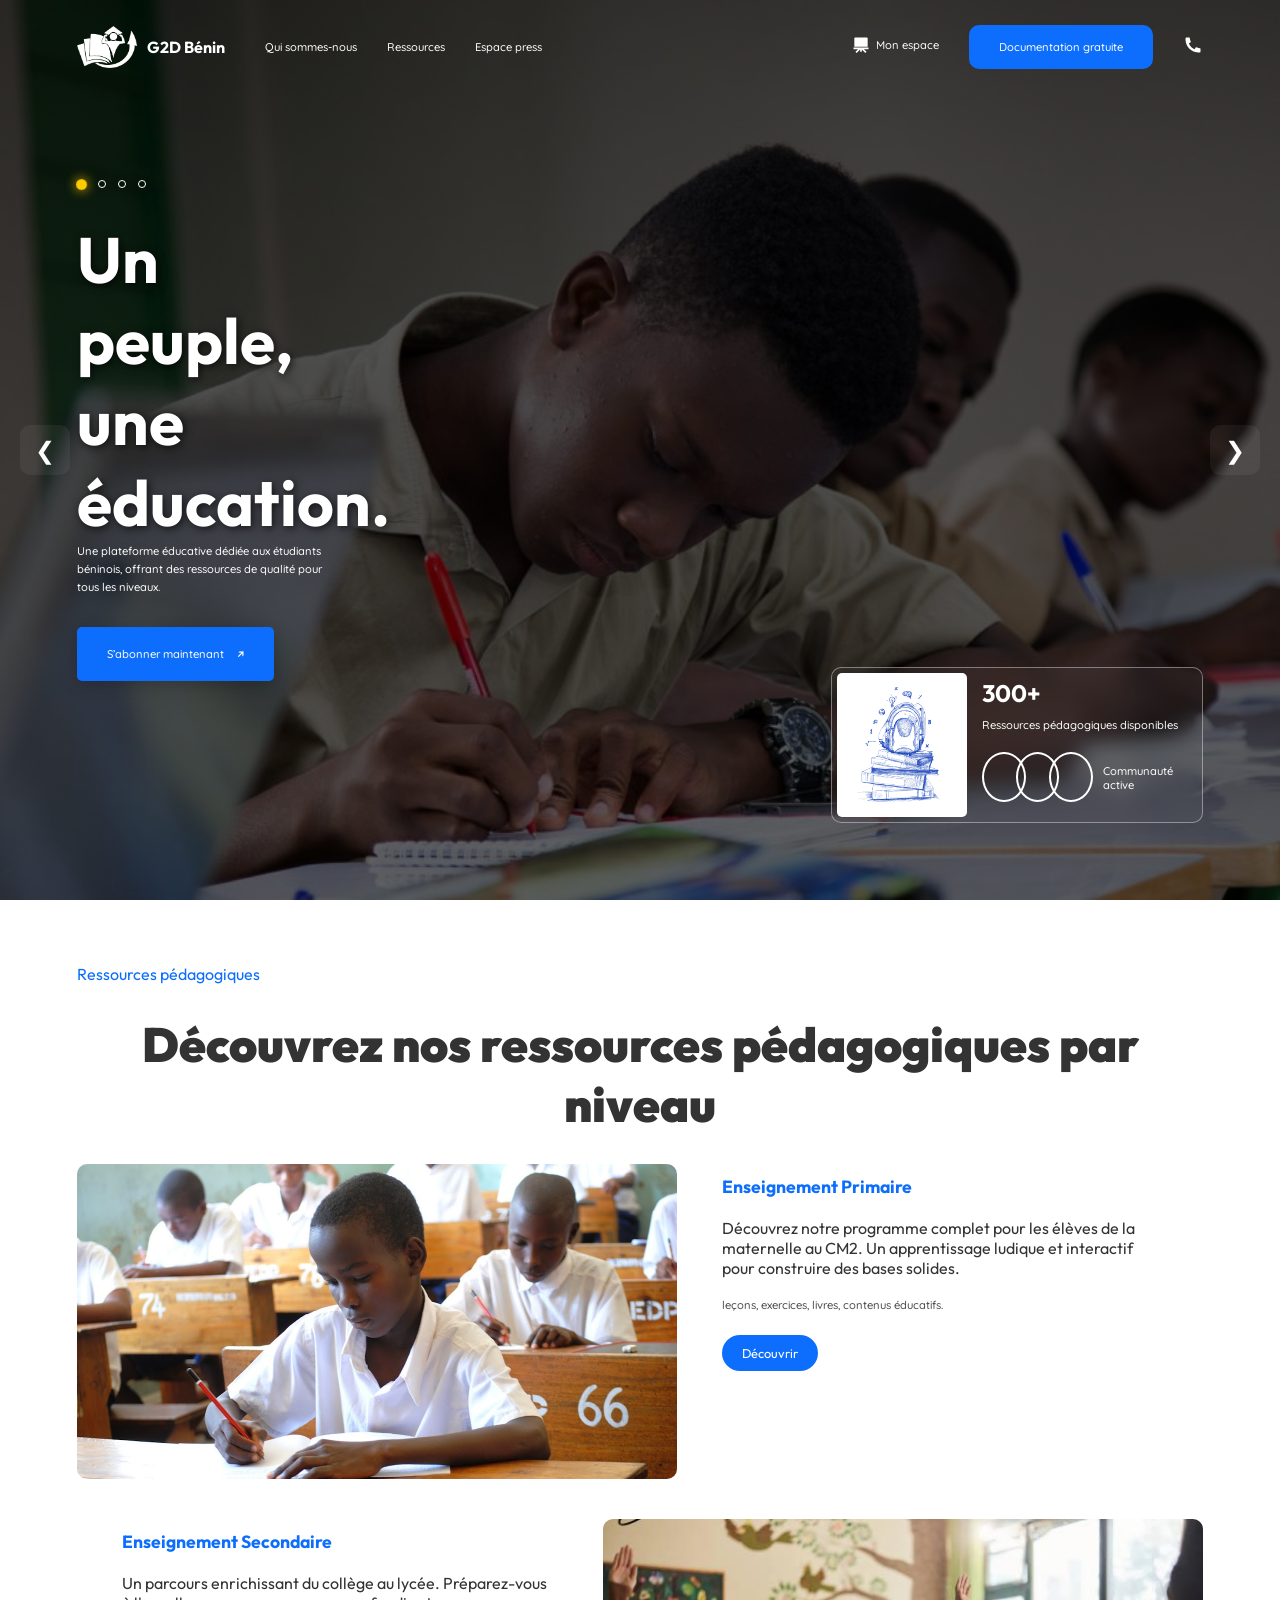
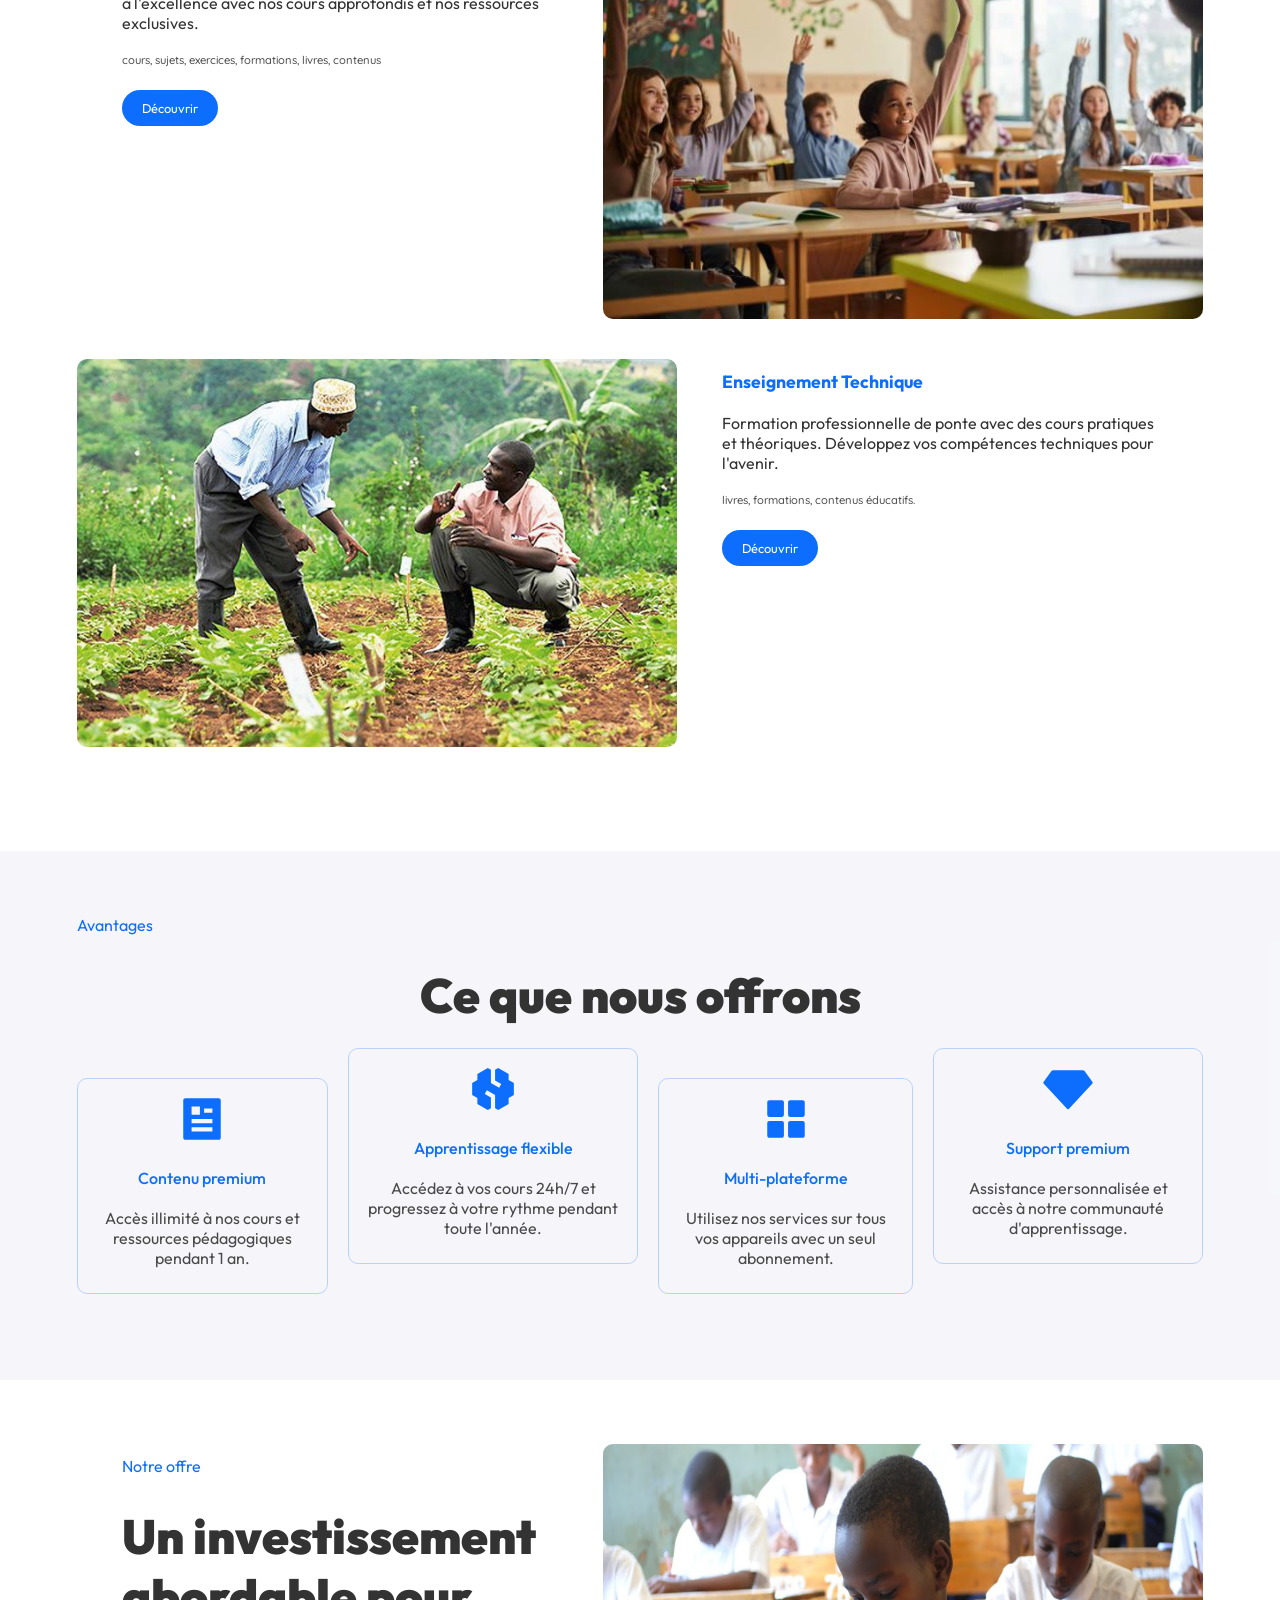
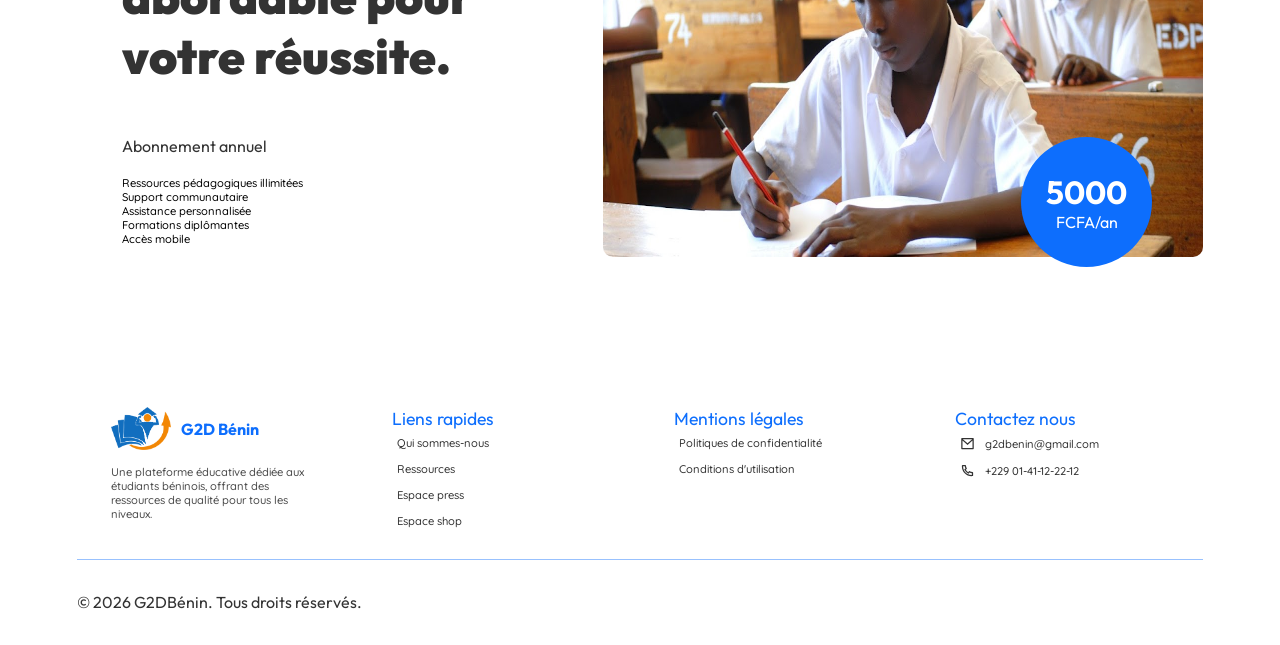
==== commit 73372712: "Légère amélioration" ====
--- a/index.html
+++ b/index.html
@@ -40,7 +40,7 @@
                                     fill="currentColor"><path
                                         d="M8.58579 17H3V15H21V17H15.4142L18.6569 20.2426L17.2426 21.6569L13 17.4142V20H11V17.4142L6.75736 21.6569L5.34315 20.2426L8.58579 17ZM5 3H19C19.5523 3 20 3.44772 20 4V14H4V4C4 3.44772 4.44772 3 5 3Z"></path></svg>Mon
                                 espace</a></li>
-                        <li><a href class="bouton bleu details">Documentation
+                        <li><a href class="bouton bleu details fluide">Documentation
                                 gratuite</a></li>
                         <li><button class="contact-btn fluide"><svg
                                     xmlns="http://www.w3.org/2000/svg"
@@ -50,14 +50,14 @@
                     </ul>
                     <div class="menu-contacts">
                         <ul>
-                            <li class="contact"><a href
+                            <li class="contact"><a href="tel:+2290141122212"
                                     class="contact-link details"><svg
                                         xmlns="http://www.w3.org/2000/svg"
                                         viewBox="0 0 24 24"
                                         fill="currentColor"><path
                                             d="M9.36556 10.6821C10.302 12.3288 11.6712 13.698 13.3179 14.6344L14.2024 13.3961C14.4965 12.9845 15.0516 12.8573 15.4956 13.0998C16.9024 13.8683 18.4571 14.3353 20.0789 14.4637C20.599 14.5049 21 14.9389 21 15.4606V19.9234C21 20.4361 20.6122 20.8657 20.1022 20.9181C19.5723 20.9726 19.0377 21 18.5 21C9.93959 21 3 14.0604 3 5.5C3 4.96227 3.02742 4.42771 3.08189 3.89776C3.1343 3.38775 3.56394 3 4.07665 3H8.53942C9.0611 3 9.49513 3.40104 9.5363 3.92109C9.66467 5.54288 10.1317 7.09764 10.9002 8.50444C11.1427 8.9484 11.0155 9.50354 10.6039 9.79757L9.36556 10.6821ZM6.84425 10.0252L8.7442 8.66809C8.20547 7.50514 7.83628 6.27183 7.64727 5H5.00907C5.00303 5.16632 5 5.333 5 5.5C5 12.9558 11.0442 19 18.5 19C18.667 19 18.8337 18.997 19 18.9909V16.3527C17.7282 16.1637 16.4949 15.7945 15.3319 15.2558L13.9748 17.1558C13.4258 16.9425 12.8956 16.6915 12.3874 16.4061L12.3293 16.373C10.3697 15.2587 8.74134 13.6303 7.627 11.6707L7.59394 11.6126C7.30849 11.1044 7.05754 10.5742 6.84425 10.0252Z"></path></svg>+229
                                     01-41-12-22-12</a></li>
-                            <li class="contact"><a href
+                            <li class="contact"><a href="mailto:g2dbenin@gmail.com"
                                     class="contact-link details"><svg
                                         xmlns="http://www.w3.org/2000/svg"
                                         viewBox="0 0 24 24"
@@ -79,7 +79,7 @@
                             d="M18 18V20H6V18H18ZM21 11V13H3V11H21ZM18 4V6H6V4H18Z"></path></svg></button>
                 <div class="menu-links fluide1">
                     <ul>
-                        <li class="contact"><a href
+                        <li class="contact"><a href="about.html"
                                 class="contact-link details">Qui
                                 sommes-nous</a></li>
                         <li class="contact"><a href
@@ -94,19 +94,19 @@
                                     fill="currentColor"><path
                                         d="M8.58579 17H3V15H21V17H15.4142L18.6569 20.2426L17.2426 21.6569L13 17.4142V20H11V17.4142L6.75736 21.6569L5.34315 20.2426L8.58579 17ZM5 3H19C19.5523 3 20 3.44772 20 4V14H4V4C4 3.44772 4.44772 3 5 3Z"></path></svg>Mon
                                 espace</a></li>
-                        <li><a href class="bouton bleu details">Documentation
+                        <li><a href class="bouton bleu details fluide">Documentation
                                 gratuite</a></li>
 
                     </ul>
                     <ul class="contacts">
-                        <li class="contact"><a href
+                        <li class="contact"><a href="tel:+2290141122212"
                                 class="contact-link details"><svg
                                     xmlns="http://www.w3.org/2000/svg"
                                     viewBox="0 0 24 24"
                                     fill="currentColor"><path
                                         d="M9.36556 10.6821C10.302 12.3288 11.6712 13.698 13.3179 14.6344L14.2024 13.3961C14.4965 12.9845 15.0516 12.8573 15.4956 13.0998C16.9024 13.8683 18.4571 14.3353 20.0789 14.4637C20.599 14.5049 21 14.9389 21 15.4606V19.9234C21 20.4361 20.6122 20.8657 20.1022 20.9181C19.5723 20.9726 19.0377 21 18.5 21C9.93959 21 3 14.0604 3 5.5C3 4.96227 3.02742 4.42771 3.08189 3.89776C3.1343 3.38775 3.56394 3 4.07665 3H8.53942C9.0611 3 9.49513 3.40104 9.5363 3.92109C9.66467 5.54288 10.1317 7.09764 10.9002 8.50444C11.1427 8.9484 11.0155 9.50354 10.6039 9.79757L9.36556 10.6821ZM6.84425 10.0252L8.7442 8.66809C8.20547 7.50514 7.83628 6.27183 7.64727 5H5.00907C5.00303 5.16632 5 5.333 5 5.5C5 12.9558 11.0442 19 18.5 19C18.667 19 18.8337 18.997 19 18.9909V16.3527C17.7282 16.1637 16.4949 15.7945 15.3319 15.2558L13.9748 17.1558C13.4258 16.9425 12.8956 16.6915 12.3874 16.4061L12.3293 16.373C10.3697 15.2587 8.74134 13.6303 7.627 11.6707L7.59394 11.6126C7.30849 11.1044 7.05754 10.5742 6.84425 10.0252Z"></path></svg>+229
                                 01-41-12-22-12</a></li>
-                        <li class="contact"><a href
+                        <li class="contact"><a href="mailto:g2dbenin@gmail.com"
                                 class="contact-link details"><svg
                                     xmlns="http://www.w3.org/2000/svg"
                                     viewBox="0 0 24 24"
@@ -384,13 +384,13 @@
                 <div class="footer-part">
                     <p class="section-title1">Contactez nous</p>
                     <ul>
-                        <li class="footer-link"><a href
+                        <li class="footer-link"><a href="mailto:g2dbenin@gmail.com"
                                 class="link1 details"><svg
                                     xmlns="http://www.w3.org/2000/svg"
                                     viewBox="0 0 24 24"
                                     fill="currentColor"><path
                                         d="M3 3H21C21.5523 3 22 3.44772 22 4V20C22 20.5523 21.5523 21 21 21H3C2.44772 21 2 20.5523 2 20V4C2 3.44772 2.44772 3 3 3ZM20 7.23792L12.0718 14.338L4 7.21594V19H20V7.23792ZM4.51146 5L12.0619 11.662L19.501 5H4.51146Z"></path></svg>g2dbenin@gmail.com</a></li>
-                        <li class="footer-link"><a href
+                        <li class="footer-link"><a href="tel:+2290141122212"
                                 class="link1 details"><svg
                                     xmlns="http://www.w3.org/2000/svg"
                                     viewBox="0 0 24 24"
--- a/css/style.css
+++ b/css/style.css
@@ -12,22 +12,27 @@
     box-sizing: border-box;
     font-family: 'Outfit', sans-serif;
 }
-svg{
+
+svg {
     width: 20px;
     height: 20px;
 }
-ul{
+
+ul {
     list-style: none;
 }
+
 a {
     text-decoration: none;
 }
-.mobile{
+
+.mobile {
     width: 100%;
     justify-content: space-between;
     display: none;
 }
-header{
+
+header {
     position: absolute;
     z-index: 1;
     top: 0;
@@ -35,83 +40,101 @@
     padding: 2% 6%;
     transition: .5s ease;
 }
-.navbar2{
+
+.navbar2 {
     background: var(--neutre);
     position: fixed;
     box-shadow: 0 0 5px rgba(0, 0, 0, 0.133);
     z-index: 99;
 }
-.navbar2 .logo img{
+
+.navbar2 .logo img {
     filter: brightness(1);
 }
-.navbar2 .logo-link{
-    color: var(--primary-color);
-}
-.navbar2 .link{
+
+.navbar2 .logo-link {
+    color: var(--primary-color);
+}
+
+.navbar2 .link {
     color: var(--texte);
 }
-.navbar2 .link:hover{
+
+.navbar2 .link:hover {
     background: #0d6dfd1e;
 }
-.desktop{
+
+.desktop {
     width: 100%;
     display: flex;
     justify-content: space-between;
 }
-.logo-link{
+
+.logo-link {
     display: flex;
     align-items: center;
     color: var(--neutre);
     font-size: 1em;
     font-weight: 700;
 }
-.logo img{
+
+.logo img {
     width: 60px;
     margin-right: 10px;
     filter: brightness(100);
 }
-.desktop nav{
+
+.desktop nav {
     display: flex;
     align-items: center;
     gap: 40px;
 }
-.link-list{
+
+.link-list {
     display: flex;
     gap: 30px;
 }
-.bouton{
+
+.bouton {
     padding: 15px 30px;
     border-radius: 10px;
 }
-.orange{
+
+.orange {
     background: var(--accent);
     color: var(--neutre);
     transition: .5s ease;
 }
-.orange:hover{
+
+.orange:hover {
     background: var(--texte);
 }
-.link{
+
+.link {
     color: white;
     transition: .5s ease;
     display: flex;
     align-items: center;
 }
-.link svg{
+
+.link svg {
     margin-right: 5px;
 }
-.link:hover{
+
+.link:hover {
     color: var(--primary-color);
     background: rgba(255, 255, 255, 0.101);
     padding: 5px 10px;
     border-radius: 7px;
 }
-.actions{
+
+.actions {
     display: flex;
     position: relative;
     align-items: center;
 }
-.menu-links{
+
+.menu-links {
     position: absolute;
     background: var(--neutre);
     top: 100%;
@@ -123,13 +146,16 @@
     transform: scaleY(0);
     transform-origin: top;
 }
-.deplie{
+
+.deplie {
     transform: scaleY(1);
 }
-.contacts{
+
+.contacts {
     margin: 15px 0 0 0;
     border-top: 1px solid #0d6dfd50;
 }
+
 .hero-section {
     width: 100vw;
     height: 100vh;
@@ -304,32 +330,39 @@
 }
 
 /**/
-.part{
+.part {
     padding: 0 6%;
 }
-.part1{
+
+.part1 {
     padding: 0 6%;
     flex: 1;
 }
-.left{
+
+.left {
     display: flex;
     flex-direction: column;
     justify-content: center;
 }
-.right{
+
+.right {
     display: flex;
     flex-direction: column;
     justify-content: end;
     padding: 6% 6%;
 }
+
 .details {
     font-size: 0.7em;
+    font-family: 'Quicksand', sans-serif;
+    font-weight: 500;
 }
 
 .fleche {
     margin-left: 10px;
 }
-.hero-stat{
+
+.hero-stat {
     display: flex;
     padding: 5px;
     background: rgba(255, 255, 255, 0.044);
@@ -338,24 +371,29 @@
     border-radius: 10px;
     gap: 10px;
 }
-.hero-stat img{
+
+.hero-stat img {
     width: 130px;
     border-radius: 5px;
 }
-.hero-stat-texte{
+
+.hero-stat-texte {
     color: var(--neutre);
     padding: 5px;
 }
-.hero-stat-texte p{
+
+.hero-stat-texte p {
     margin: 10px 0;
 }
-.utilisateurs{
+
+.utilisateurs {
     display: flex;
     align-items: end;
     padding: 10px 0;
     gap: 10px;
 }
-.utilisateur{
+
+.utilisateur {
     width: 50px;
     height: 50px;
     border-radius: 50%;
@@ -365,50 +403,62 @@
     justify-content: center;
     overflow: hidden;
 }
-.utilisateur img{
+
+.utilisateur img {
     width: 110%;
 }
+
 /* chevauchement */
-.utilisateur + .utilisateur{
-    margin-left:-20px;
-}
-.contact-btn{
+.utilisateur+.utilisateur {
+    margin-left: -20px;
+}
+
+.contact-btn {
     background: transparent;
     border: none;
     color: var(--neutre);
     cursor: pointer;
 }
-.contact-btn:hover{
+
+.contact-btn:hover {
     background: #0d6dfd15;
     color: var(--primary-color);
     padding: 10px 15px;
     border-radius: 7px;
 }
-.menu-links-btn{
+
+.menu-links-btn {
     background: transparent;
     border: none;
     color: var(--neutre);
     cursor: pointer;
 }
-.menu-links-btn:hover, .menu-links-btn.active{
+
+.menu-links-btn:hover,
+.menu-links-btn.active {
     background: #0d6dfd15;
     color: var(--primary-color);
     padding: 10px 15px;
     border-radius: 7px;
 }
-.navbar2 .menu-links-btn{
+
+.navbar2 .menu-links-btn {
     color: var(--texte);
 }
-.fluide{
+
+.fluide {
     transition: .5s ease;
 }
-.fluide1{
+
+.fluide1 {
     transition: .2s ease;
 }
-.navbar2 .contact-btn{
+
+.navbar2 .contact-btn {
     color: var(--texte);
 }
-.menu-contacts{
+
+.menu-contacts {
     position: absolute;
     top: 100%;
     right: 0;
@@ -419,139 +469,173 @@
     transform-origin: top;
     transition: .3s ease;
 }
-.active{
+
+.active {
     transform: scale(1);
 }
-.contact{
+
+.contact {
     padding: 10px 15px;
     transition: .5s ease;
 }
-.contact:hover{
+
+.contact:hover {
     background: #0d6dfd15;
 }
-.contact-link{
+
+.contact-link {
     color: var(--texte);
     transition: .5s ease;
     display: flex;
     align-items: center;
 }
-.contact-link svg{
+
+.contact-link svg {
     margin-right: 10px;
 }
-.contact:hover .contact-link{
-    color: var(--primary-color);
-}
-.section{
+
+.contact:hover .contact-link {
+    color: var(--primary-color);
+}
+
+.section {
     padding: 5% 6%;
     position: relative;
 }
-.section-container{
-    display: flex;
-}
-.reverse{
+
+.section-container {
+    display: flex;
+}
+
+.reverse {
     flex-direction: row-reverse;
 }
-.section-container + .section-container{
+
+.section-container+.section-container {
     margin: 40px 0;
 }
-.section-container img{
+
+.section-container img {
     width: 600px;
     border-radius: 10px;
 }
-.section-texte{
+
+.section-texte {
     padding: 1% 4%;
 }
-.gris-bg{
+
+.gris-bg {
     background: rgba(0, 22, 108, 0.036);
 }
-.section-title{
+
+.section-title {
     font-size: 1em;
     color: var(--primary-color);
 }
-.section-title1{
+
+.section-title1 {
     font-size: 1.1em;
     color: var(--primary-color);
 }
-.section-sous-title{
+
+.section-sous-title {
     font-size: 3em;
     color: var(--texte);
     text-align: center;
     padding: 30px 0;
     font-weight: 900;
 }
-.section-sous-title1{
+
+.section-sous-title1 {
     font-size: 3em;
     color: var(--texte);
     padding: 30px 0;
     font-weight: 900;
 }
-.section-text{
+
+.section-text {
     font-size: 1em;
     color: var(--texte);
     margin: 20px 0;
 }
-.section-details{
+
+.section-details {
     color: var(--details);
     margin: 0 0 30px 0;
 }
-.section-btn{
+
+.section-btn {
     padding: 10px 20px;
     border-radius: 20px;
     font-size: 0.8em;
 }
-.bleu{
+
+.bleu {
     background: var(--primary-color);
     color: var(--neutre);
 }
-.bleu:hover{
+
+.bleu:hover {
     background: var(--texte);
 }
-.avantages{
+
+.avantages {
     display: flex;
     gap: 20px;
     padding: 2% 0;
 }
-.avantage{
+
+.avantage {
     border: 1px solid #0d6dfd43;
     padding: 15px;
     border-radius: 10px;
     text-align: center;
 }
-.avantage:hover{
+
+.avantage:hover {
     background: #0d6dfd15;
 }
-.decale-haut{
+
+.decale-haut {
     transform: translateY(-30px);
 }
-.avantage svg{
+
+.avantage svg {
     width: 50px;
     height: 50px;
     color: var(--primary-color);
 }
-.avantage:hover svg{
+
+.avantage:hover svg {
     animation: grandirTourner infinite 3s forwards;
 }
+
 @keyframes grandirTourner {
-    0%{
+    0% {
         transform: rotate(20deg);
     }
-    50%{
+
+    50% {
         transform: rotate(-20deg);
     }
-    100%{
+
+    100% {
         transform: rotate(20deg);
     }
 }
-.avantage-titre{
+
+.avantage-titre {
     color: var(--primary-color);
     font-weight: 500;
     margin: 20px 0;
 }
-.avantage-texte{
+
+.avantage-texte {
     color: var(--details);
     margin: 10px 0;
 }
-.btn-rond{
+
+.btn-rond {
     color: var(--neutre);
     text-align: center;
     background: var(--primary-color);
@@ -562,7 +646,8 @@
     right: 10%;
     z-index: 2;
 }
-.cercle-anime{
+
+.cercle-anime {
     background: transparent;
     border: 1px solid var(--primary-color);
     border-radius: 50%;
@@ -574,33 +659,41 @@
     right: 7.6%;
     z-index: 1;
 }
+
 @keyframes pulsation {
-    0%{
+    0% {
         transform: scale(0);
     }
-    50%{
+
+    50% {
         transform: scale(1);
     }
-    100%{
+
+    100% {
         opacity: 0;
     }
 }
-.cover{
+
+.cover {
     padding: 7% 6%;
     display: flex;
     flex-direction: column;
     justify-content: center;
 }
-.chemin a{
+
+.chemin a {
     color: var(--details);
 }
-.chemin span{
+
+.chemin span {
     margin: 0 10px;
 }
-.chemin .index{
+
+.chemin .index {
     color: var(--accent);
 }
-.element{
+
+.element {
     display: flex;
     align-items: center;
     border: 1px solid rgba(0, 0, 0, 0.123);
@@ -609,87 +702,211 @@
     box-shadow: 0 0 10px rgba(0, 0, 0, 0.053);
     margin: 10px 0;
 }
-.element:hover{
+
+.element:hover {
     background: rgba(0, 0, 0, 0.045);
 }
-.element-number{
+
+.element-number {
     padding: 20px;
     font-family: 'Quicksand', sans-serif;
 }
-.element:hover .element-number{
-    color: var(--primary-color);
-}
-.element-texte-box{
+
+.element:hover .element-number {
+    color: var(--primary-color);
+}
+
+.element-texte-box {
     width: 100%;
 }
-.element-title{
+
+.element-title {
     margin: 0 0 15px 0;
 }
-.element:hover .element-title{
-    color: var(--primary-color);
-}
-.element-texte{
+
+.element:hover .element-title {
+    color: var(--primary-color);
+}
+
+.element-texte {
     display: none;
 }
-.element:hover .element-texte{
-    display: flex;
-}
-.element-btn{
+
+.element:hover .element-texte {
+    display: flex;
+}
+
+.element-btn {
     background: rgba(0, 0, 0, 0.01);
     border: 1px solid rgba(0, 0, 0, 0.077);
     padding: 10px 15px;
     border-radius: 50%;
     margin: 10px;
 }
-.element:hover .element-btn{
+
+.element:hover .element-btn {
     transform: rotate(180deg);
     background: var(--neutre);
     color: var(--primary-color);
     border: none;
 }
-.text-gris{
+
+.text-gris {
     color: var(--details);
 }
-.footer-top{
+
+.case {
+    flex: 1;
+}
+
+.case+.case {
+    margin: 0 5px;
+}
+
+.fait-case {
+    border-top: 1px solid rgba(0, 0, 0, 0.123);
+}
+
+.fait-case:hover {
+    border-color: var(--primary-color);
+}
+
+.fait-annee {
+    margin: 15px 0;
+}
+
+.fait-case:hover .fait-annee {
+    color: var(--primary-color);
+}
+
+.high {
+    color: var(--primary-color);
+    font-weight: 500;
+}
+
+.valeur-part {
+    position: relative;
+}
+
+.valeurs {
+    position: absolute;
+    top: 0;
+    left: 5%;
+    height: 80%;
+    display: flex;
+    flex-direction: column;
+    justify-content: space-between;
+}
+
+.valeur {
+    background: var(--neutre);
+    box-shadow: 0 0 10px rgba(0, 0, 0, 0.253);
+    padding: 10px 20px;
+    border-radius: 15px;
+    max-width: 350px;
+}
+
+.valeur:hover {
+    transform: scale(1.1);
+}
+
+.valeur-top {
+    display: flex;
+    gap: 15px;
+}
+
+.valeur-number {
+    font-weight: 900;
+    color: var(--details);
+}
+
+.valeur:hover .valeur-number,
+.valeur:hover .valeur-title {
+    color: var(--primary-color);
+}
+
+.valeur-title {
+    font-weight: 700;
+    color: var(--texte);
+}
+
+.cercle {
+    width: 50px;
+    height: 50px;
+    background: #333333aa;
+    border-radius: 50%;
+}
+
+.fonctionnalite {
+    flex: 1;
+}
+
+.fonctionnalite-title {
+    color: var(--primary-color);
+    margin: 10px 0;
+}
+
+.methogologies {
+    display: flex;
+    padding: 4% 5%;
+    border-radius: 10px;
+    box-shadow: 0 0 10px rgba(0, 0, 0, 0.152);
+}
+
+.methodologie {
+    flex: 1;
+    text-align: center;
+}
+
+.footer-top {
     display: flex;
     padding: 5% 6% 0;
 }
-.footer-part{
+
+.footer-part {
     flex: 1;
     border-bottom: 1px solid #0d6dfd6c;
     padding: 2% 3%;
 }
-.footer-bottom{
+
+.footer-bottom {
     padding: 1% 6%;
 }
-.logo-link1{
+
+.logo-link1 {
     display: flex;
     align-items: center;
     color: var(--primary-color);
     font-size: 1em;
     font-weight: 700;
 }
-.logo-link1 img{
+
+.logo-link1 img {
     filter: brightness(1);
 }
-.link1 svg{
+
+.link1 svg {
     margin-right: 10px;
     width: 15px;
     height: 15px;
 }
-#footer-text{
+
+#footer-text {
     margin: 15px 0;
 }
-.footer-link{
+
+.footer-link {
     padding: 6px 5px;
 }
-.link1{
+
+.link1 {
     color: var(--texte);
     transition: .5s ease;
     display: flex;
     align-items: center;
 }
-.link1:hover{
+
+.link1:hover {
     color: var(--primary-color);
     background: #0d6dfd24;
     padding: 5px 10px;
@@ -699,77 +916,112 @@
 /**/
 
 @media (max-width: 768px) {
-    .desktop{
+    .desktop {
         display: none;
     }
-    .mobile{
+
+    .mobile {
         display: flex;
     }
-    .bouton{
+
+    .bouton {
         padding: 10px 15px;
         border-radius: 7px;
     }
-    .carousel-slide{
+
+    .carousel-slide {
         flex-direction: column;
         justify-content: center;
     }
-    .slide-title{
+
+    .slide-title {
         font-size: 2.5em;
         width: 100%;
         margin: 0 0 20px 0;
     }
-    .slide-text{
+
+    .slide-text {
         width: 100%;
     }
-    .carousel-nav{
-       top: 90%; 
-    }
-    .carousel-btn{
+
+    .carousel-nav {
+        top: 90%;
+    }
+
+    .carousel-btn {
         display: none;
     }
-    .utilisateur{
+
+    .utilisateur {
         width: 40px;
         height: 40px;
     }
-    .section-container{
+
+    .section-container {
         flex-direction: column;
     }
-    .section-sous-title, .section-sous-title1{
+
+    .section-sous-title,
+    .section-sous-title1 {
         font-size: 2.5em;
     }
-    .section-texte{
+
+    .section-texte {
         margin: 15px 0;
     }
-    .section-container img{
+
+    .section-container img {
         width: 100%;
     }
-    .avantages{
+
+    .avantages {
         flex-direction: column;
     }
-    .decale-haut{
+
+    .decale-haut {
         transform: translateY(0);
     }
-    .cercle-anime{
+
+    .cercle-anime {
         right: 2%;
         bottom: 5%;
     }
-    .footer-top{
+    #valeur-img{
+        height: 60vh;
+    }
+    .valeurs {
+        left: 0;
+}
+
+    .case+.case {
+        margin: 15px 0;
+    }
+
+    .methogologies {
+        flex-direction: column;
+        padding: 5% 4%
+    }
+
+    .footer-top {
         flex-direction: column;
     }
 }
 
 /*scroll bar*/
 /* Pour Chrome, Edge, Safari (WebKit) */
-::-webkit-scrollbar{
+::-webkit-scrollbar {
     width: 2px;
     height: 1px;
 }
-::-webkit-scrollbar-track{
+
+::-webkit-scrollbar-track {
     background: transparent;
 }
-::-webkit-scrollbar-thumb{
+
+::-webkit-scrollbar-thumb {
     background: rgba(0, 0, 0, 0.086);
 }
-::-webkit-scrollbar-thumb:hover{
+
+::-webkit-scrollbar-thumb:hover {
     background: var(--primary-color);
 }
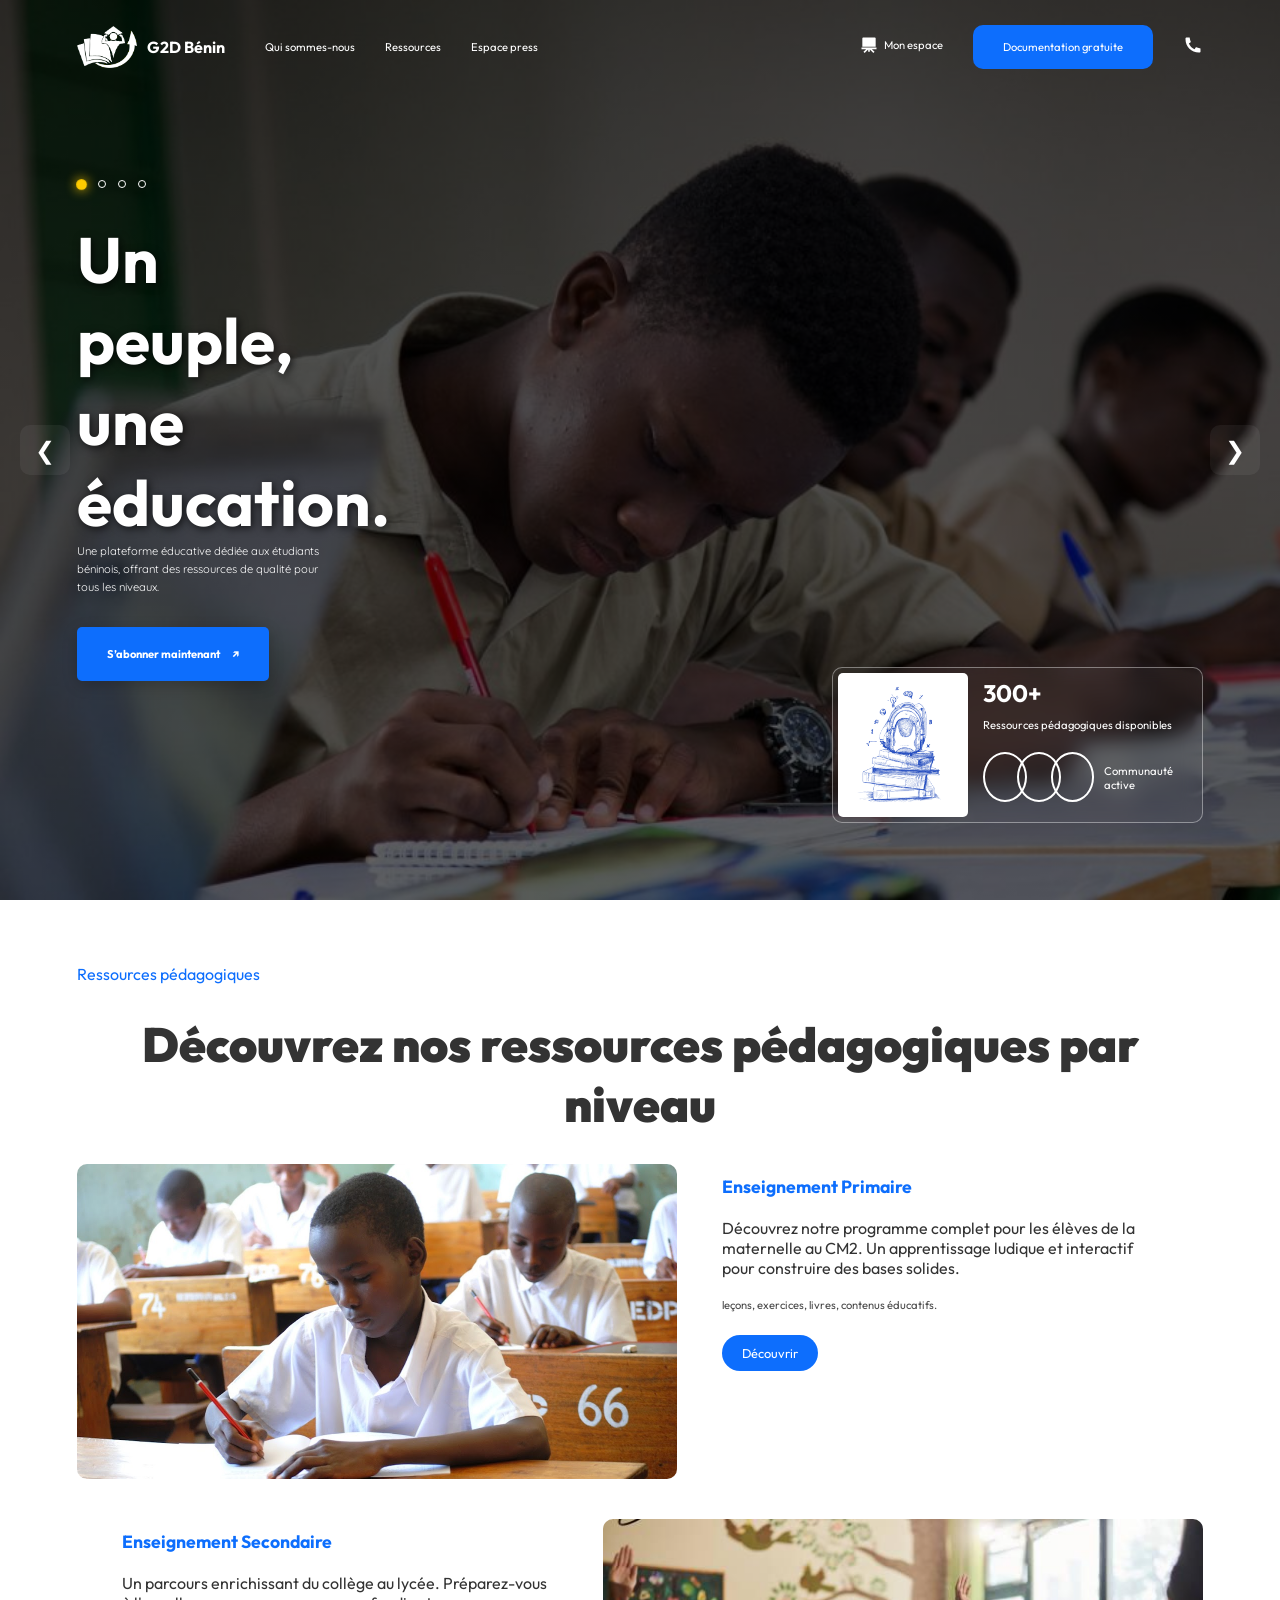
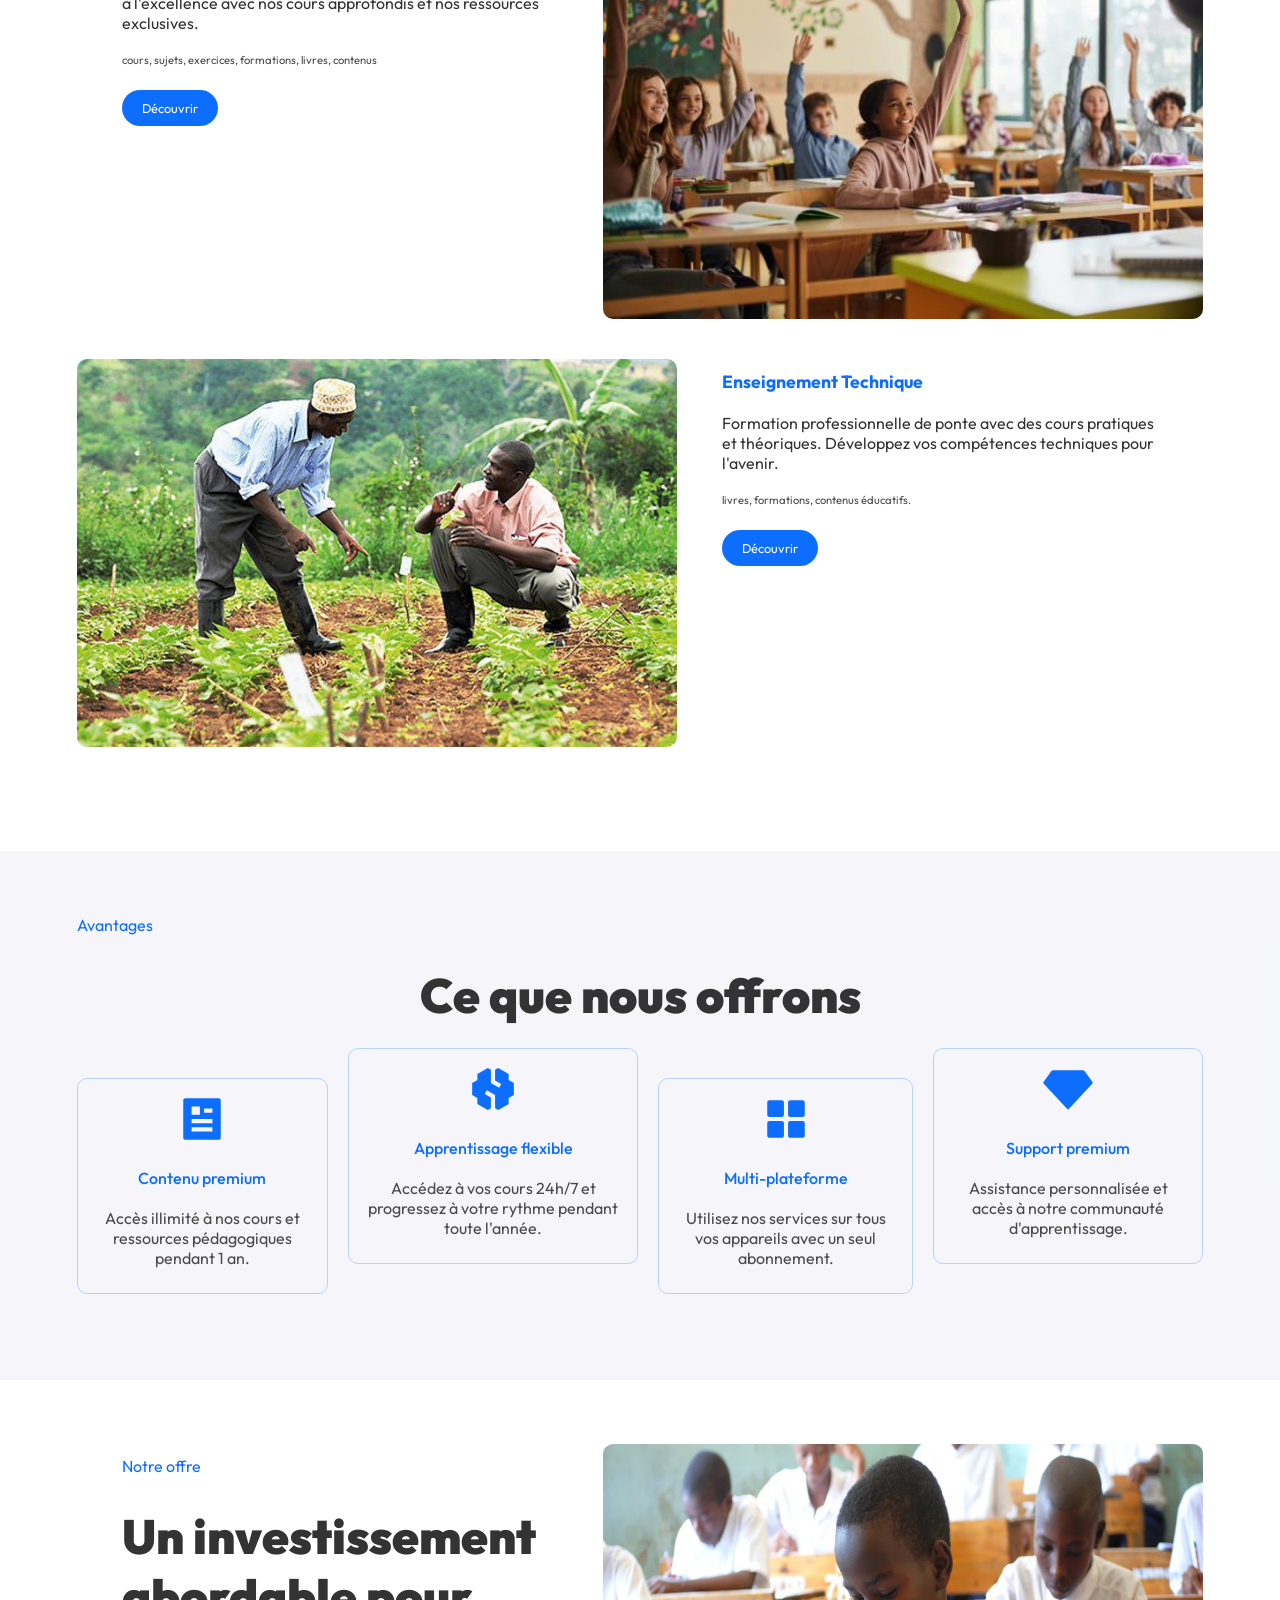
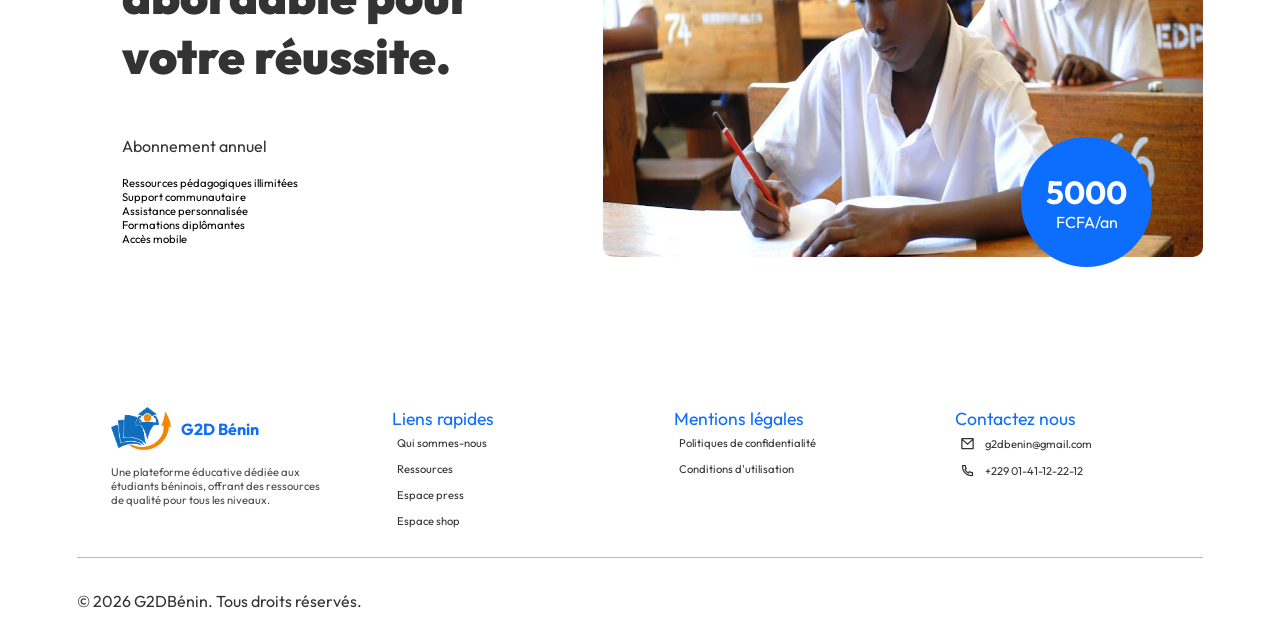
==== commit 9e32b909: "Commencement de la page des offres d'abonnement" ====
--- a/index.html
+++ b/index.html
@@ -333,7 +333,7 @@
                             <li class="details">Formations diplômantes</li>
                             <li class="details">Accès mobile</li>
                         </ul>
-                        <a href class="btn-rond"><h1>5000</h1><p>FCFA/an</p></a>
+                        <a href="features.html" class="btn-rond"><h1>5000</h1><p>FCFA/an</p></a>
                         <div class="cercle-anime"></div>
                     </div>
                     <img src="img/primaire.jpeg" alt>
--- a/css/style.css
+++ b/css/style.css
@@ -354,8 +354,6 @@
 
 .details {
     font-size: 0.7em;
-    font-family: 'Quicksand', sans-serif;
-    font-weight: 500;
 }
 
 .fleche {
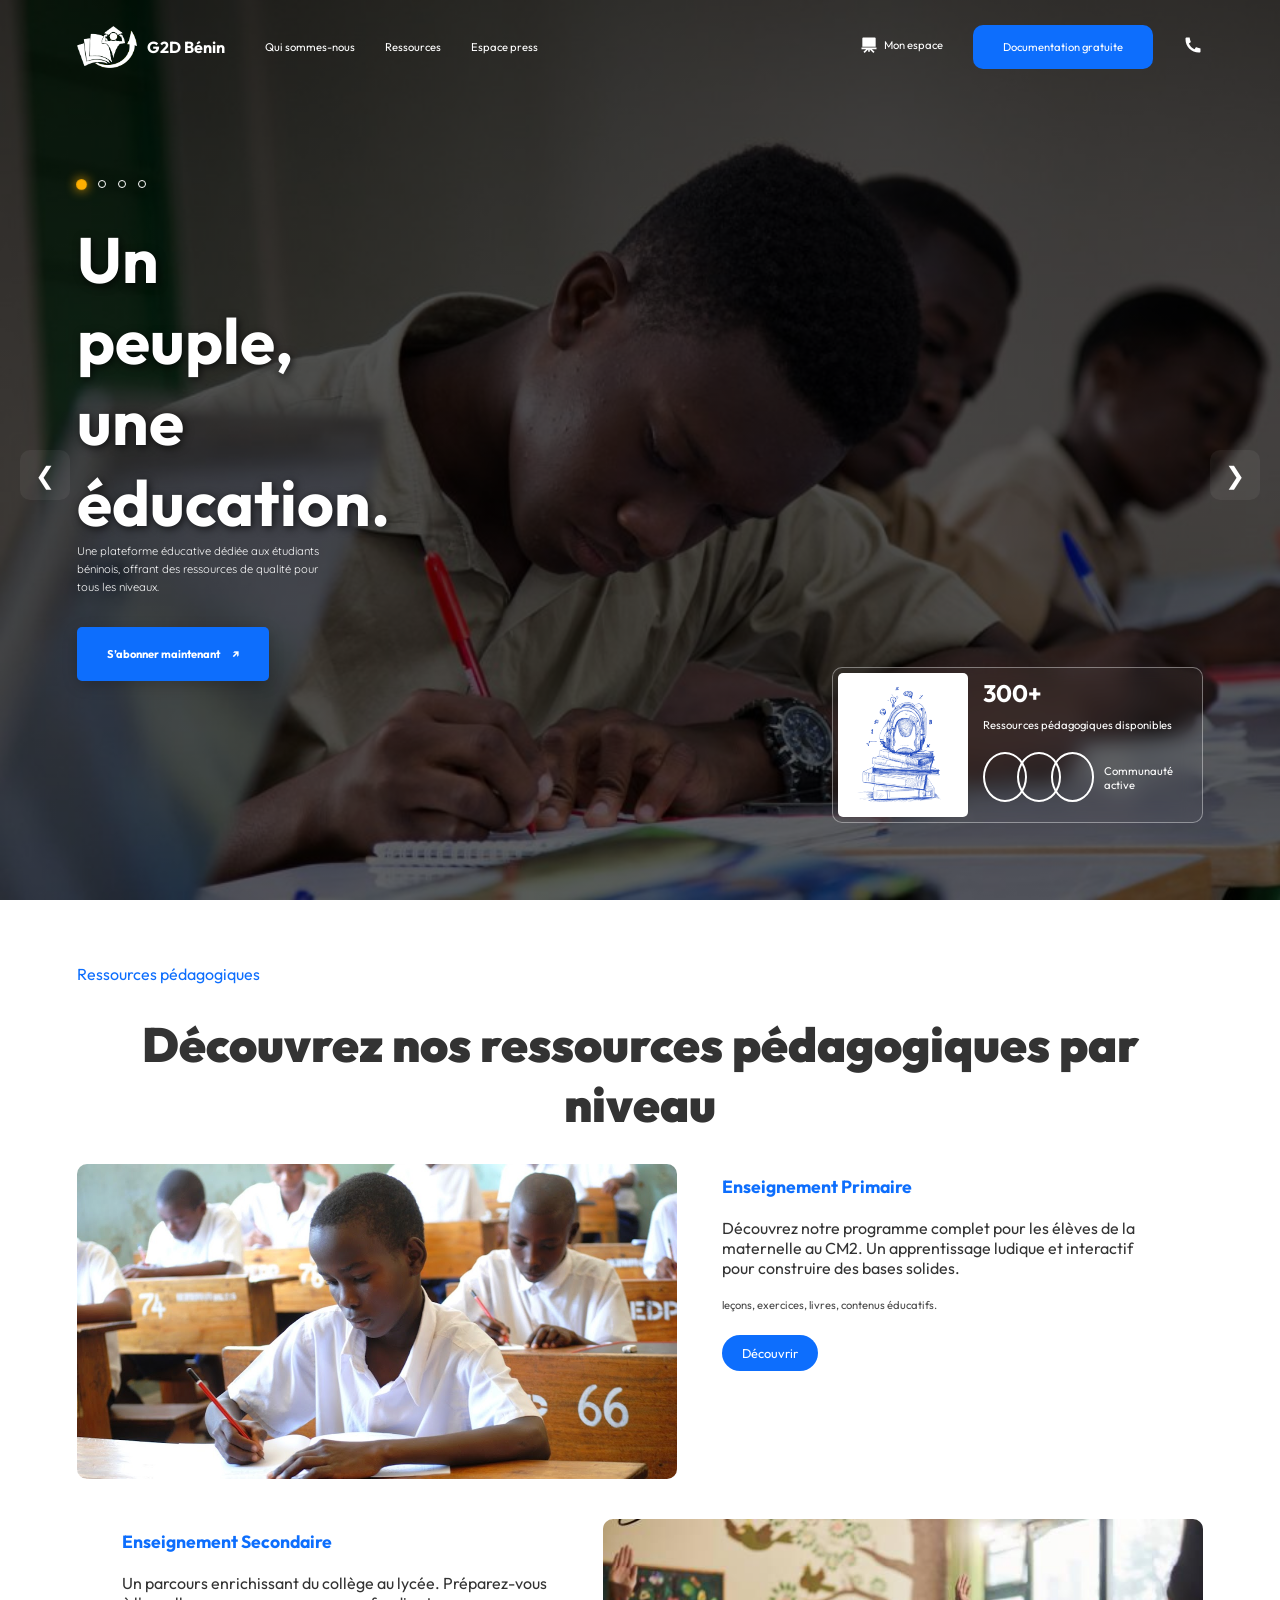
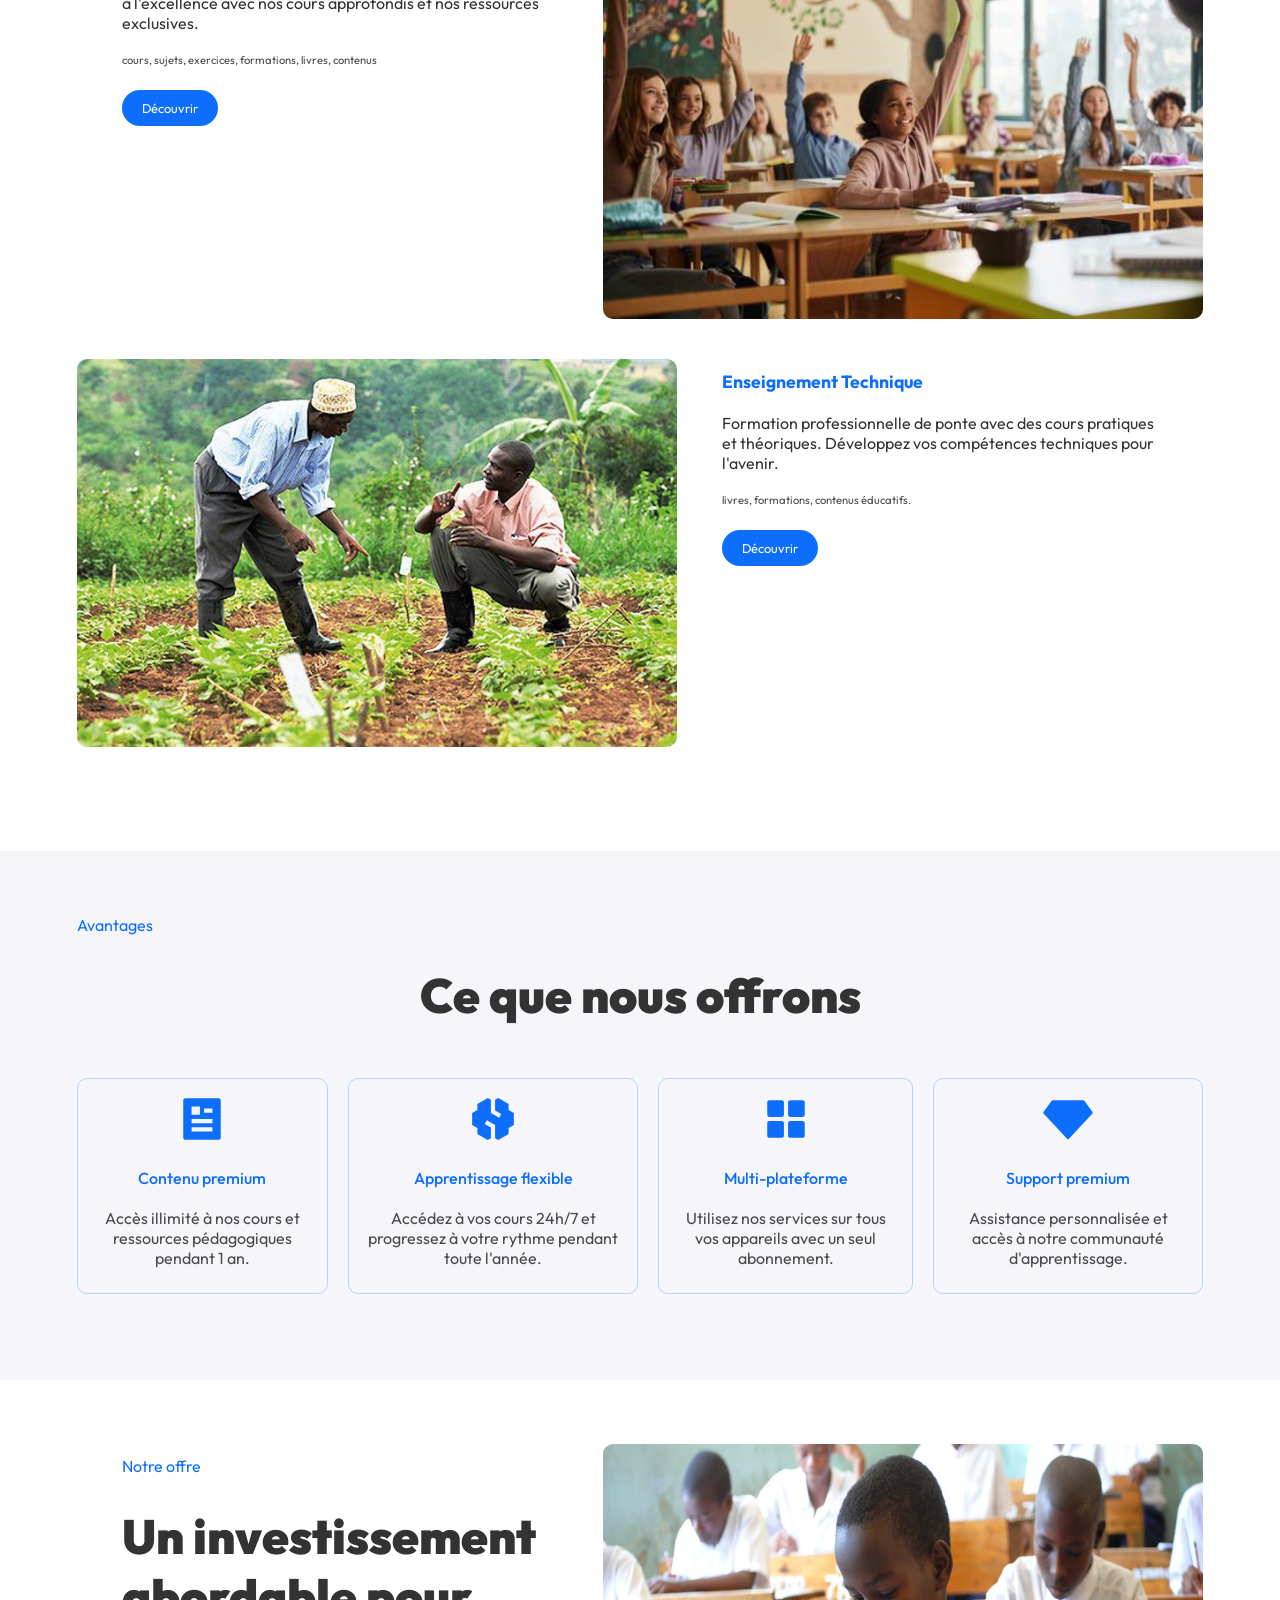
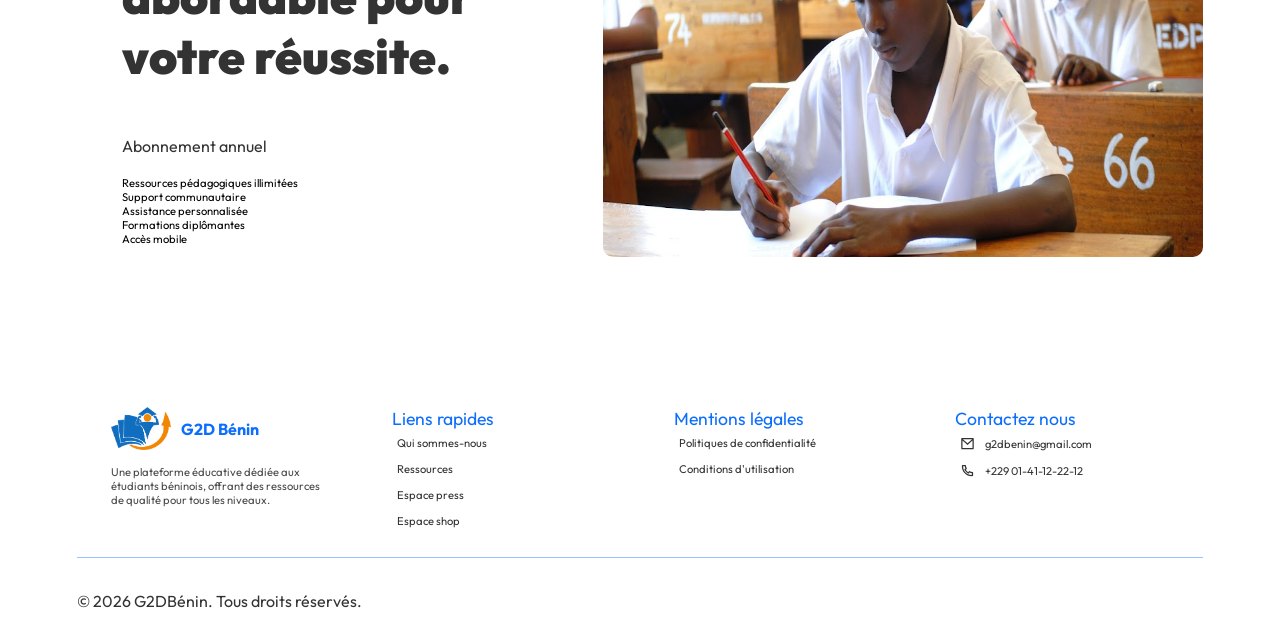
==== commit ca779002: "Ajout de la page 404 + légère amélioration de l'affichage des éléments" ====
--- a/index.html
+++ b/index.html
@@ -9,8 +9,10 @@
             href="https://fonts.googleapis.com/css2?family=Outfit:wght@100..900&family=Quicksand:wght@300..700&display=swap"
             rel="stylesheet">
         <link rel="stylesheet" href="css/style.css">
+        <link rel="stylesheet" href="css/appear.css">
         <script src="js/navbar.js" defer></script>
         <script src="js/index.js" defer></script>
+        <script src="js/appaer.js" defer></script>
         <title>Document</title>
     </head>
     <body>
@@ -40,7 +42,8 @@
                                     fill="currentColor"><path
                                         d="M8.58579 17H3V15H21V17H15.4142L18.6569 20.2426L17.2426 21.6569L13 17.4142V20H11V17.4142L6.75736 21.6569L5.34315 20.2426L8.58579 17ZM5 3H19C19.5523 3 20 3.44772 20 4V14H4V4C4 3.44772 4.44772 3 5 3Z"></path></svg>Mon
                                 espace</a></li>
-                        <li><a href class="bouton bleu details fluide">Documentation
+                        <li><a href
+                                class="bouton bleu details fluide">Documentation
                                 gratuite</a></li>
                         <li><button class="contact-btn fluide"><svg
                                     xmlns="http://www.w3.org/2000/svg"
@@ -57,7 +60,8 @@
                                         fill="currentColor"><path
                                             d="M9.36556 10.6821C10.302 12.3288 11.6712 13.698 13.3179 14.6344L14.2024 13.3961C14.4965 12.9845 15.0516 12.8573 15.4956 13.0998C16.9024 13.8683 18.4571 14.3353 20.0789 14.4637C20.599 14.5049 21 14.9389 21 15.4606V19.9234C21 20.4361 20.6122 20.8657 20.1022 20.9181C19.5723 20.9726 19.0377 21 18.5 21C9.93959 21 3 14.0604 3 5.5C3 4.96227 3.02742 4.42771 3.08189 3.89776C3.1343 3.38775 3.56394 3 4.07665 3H8.53942C9.0611 3 9.49513 3.40104 9.5363 3.92109C9.66467 5.54288 10.1317 7.09764 10.9002 8.50444C11.1427 8.9484 11.0155 9.50354 10.6039 9.79757L9.36556 10.6821ZM6.84425 10.0252L8.7442 8.66809C8.20547 7.50514 7.83628 6.27183 7.64727 5H5.00907C5.00303 5.16632 5 5.333 5 5.5C5 12.9558 11.0442 19 18.5 19C18.667 19 18.8337 18.997 19 18.9909V16.3527C17.7282 16.1637 16.4949 15.7945 15.3319 15.2558L13.9748 17.1558C13.4258 16.9425 12.8956 16.6915 12.3874 16.4061L12.3293 16.373C10.3697 15.2587 8.74134 13.6303 7.627 11.6707L7.59394 11.6126C7.30849 11.1044 7.05754 10.5742 6.84425 10.0252Z"></path></svg>+229
                                     01-41-12-22-12</a></li>
-                            <li class="contact"><a href="mailto:g2dbenin@gmail.com"
+                            <li class="contact"><a
+                                    href="mailto:g2dbenin@gmail.com"
                                     class="contact-link details"><svg
                                         xmlns="http://www.w3.org/2000/svg"
                                         viewBox="0 0 24 24"
@@ -94,7 +98,8 @@
                                     fill="currentColor"><path
                                         d="M8.58579 17H3V15H21V17H15.4142L18.6569 20.2426L17.2426 21.6569L13 17.4142V20H11V17.4142L6.75736 21.6569L5.34315 20.2426L8.58579 17ZM5 3H19C19.5523 3 20 3.44772 20 4V14H4V4C4 3.44772 4.44772 3 5 3Z"></path></svg>Mon
                                 espace</a></li>
-                        <li><a href class="bouton bleu details fluide">Documentation
+                        <li><a href
+                                class="bouton bleu details fluide">Documentation
                                 gratuite</a></li>
 
                     </ul>
@@ -120,7 +125,7 @@
             <div class="hero-section">
                 <div class="carousel-slides">
                     <div class="carousel-slide slide-1 active">
-                        <div class="part left">
+                        <div class="part left fade-in">
                             <h1 class="slide-title">Un peuple, une
                                 éducation.</h1>
                             <p class="slide-text details">Une plateforme
@@ -132,7 +137,7 @@
                                     maintenant <span class="fleche">↗</span></a>
                             </div>
                         </div>
-                        <div class="part right">
+                        <div class="part right fade-in">
                             <div class="hero-stat">
                                 <img src="img/4190.jpg" alt>
                                 <div class="hero-stat-texte">
@@ -203,25 +208,25 @@
                         <div class="part right"></div>
                     </div>
                 </div>
-                <button class="carousel-btn prev-btn">
+                <button class="carousel-btn prev-btn fade-in">
                     &#10094;
                 </button>
-                <button class="carousel-btn next-btn">
+                <button class="carousel-btn next-btn fade-in">
                     &#10095;
                 </button>
 
-                <div class="carousel-nav">
+                <div class="carousel-nav fade-in">
                     <div class="nav-dot active" data-slide="0"></div>
                     <div class="nav-dot" data-slide="1"></div>
                     <div class="nav-dot" data-slide="2"></div>
                     <div class="nav-dot" data-slide="3"></div>
                 </div>
             </div>
-            <div class="section">
+            <div class="section fade-in">
                 <p class="section-title">Ressources pédagogiques</p>
                 <h1 class="section-sous-title">Découvrez nos ressources
                     pédagogiques par niveau</h1>
-                <div class="section-container">
+                <div class="section-container fade-in">
                     <img src="img/primaire.jpeg" alt>
                     <div class="section-texte">
                         <h2 class="section-title1">Enseignement Primaire</h2>
@@ -237,7 +242,7 @@
                         <a href class="section-btn bleu fluide">Découvrir</a>
                     </div>
                 </div>
-                <div class="section-container reverse">
+                <div class="section-container reverse fade-in">
                     <img src="img/secondaire1.jpeg" alt>
                     <div class="section-texte">
                         <h2 class="section-title1">Enseignement Secondaire</h2>
@@ -254,7 +259,7 @@
                         <a href class="section-btn bleu fluide">Découvrir</a>
                     </div>
                 </div>
-                <div class="section-container">
+                <div class="section-container fade-in">
                     <img src="img/technique1.jpeg" alt>
                     <div class="section-texte">
                         <h2 class="section-title1">Enseignement Technique</h2>
@@ -271,11 +276,11 @@
                     </div>
                 </div>
             </div>
-            <div class="section gris-bg">
+            <div class="section gris-bg fade-in">
                 <p class="section-title">Avantages</p>
                 <h1 class="section-sous-title">Ce que nous offrons</h1>
                 <div class="avantages">
-                    <div class="avantage fluide">
+                    <div class="avantage fluide fade-in">
                         <svg class="fluide" xmlns="http://www.w3.org/2000/svg"
                             viewBox="0 0 24 24" fill="currentColor"><path
                                 d="M20 22H4C3.44772 22 3 21.5523 3 21V3C3 2.44772 3.44772 2 4 2H20C20.5523 2 21 2.44772 21 3V21C21 21.5523 20.5523 22 20 22ZM7 6V10H11V6H7ZM7 12V14H17V12H7ZM7 16V18H17V16H7ZM13 7V9H17V7H13Z"></path></svg>
@@ -285,7 +290,7 @@
                             pédagogiques pendant 1 an.
                         </p>
                     </div>
-                    <div class="avantage decale-haut fluide">
+                    <div class="avantage decale-haut fluide fade-in">
                         <svg class="fluide" xmlns="http://www.w3.org/2000/svg"
                             viewBox="0 0 24 24" fill="currentColor"><path
                                 d="M19.5 4.7832V7.6709L22 9.11426V14.8867L19.499 16.3311L19.5 19.2178L14.5 22.1045L13 21.2383V14.9229L9.03613 12.6338L8.03613 14.3662L11 16.0771V21.2373L9.5 22.1045L4.5 19.2178V16.3311L2 14.8877L2.00098 9.11328L4.5 7.66992V4.78418L9.5 1.89746L11 2.76367V9.07715L14.9648 11.3662L15.9648 9.63379L12.999 7.92188V2.7627L14.501 1.89648L19.5 4.7832Z"></path></svg>
@@ -295,7 +300,7 @@
                             rythme pendant toute l'année.
                         </p>
                     </div>
-                    <div class="avantage fluide">
+                    <div class="avantage fluide fade-in">
                         <svg class="fluide" xmlns="http://www.w3.org/2000/svg"
                             viewBox="0 0 24 24" fill="currentColor"><path
                                 d="M3 4C3 3.44772 3.44772 3 4 3H10C10.5523 3 11 3.44772 11 4V10C11 10.5523 10.5523 11 10 11H4C3.44772 11 3 10.5523 3 10V4ZM3 14C3 13.4477 3.44772 13 4 13H10C10.5523 13 11 13.4477 11 14V20C11 20.5523 10.5523 21 10 21H4C3.44772 21 3 20.5523 3 20V14ZM13 4C13 3.44772 13.4477 3 14 3H20C20.5523 3 21 3.44772 21 4V10C21 10.5523 20.5523 11 20 11H14C13.4477 11 13 10.5523 13 10V4ZM13 14C13 13.4477 13.4477 13 14 13H20C20.5523 13 21 13.4477 21 14V20C21 20.5523 20.5523 21 20 21H14C13.4477 21 13 20.5523 13 20V14Z"></path></svg>
@@ -305,7 +310,7 @@
                             avec un seul abonnement.
                         </p>
                     </div>
-                    <div class="avantage decale-haut fluide">
+                    <div class="avantage decale-haut fluide fade-in">
                         <svg class="fluide" xmlns="http://www.w3.org/2000/svg"
                             viewBox="0 0 24 24" fill="currentColor"><path
                                 d="M4.87759 3.00275H19.1319C19.4518 3.00275 19.7524 3.15583 19.9406 3.41457L23.7634 8.67097C23.9037 8.86385 23.8882 9.12895 23.7265 9.30419L12.3721 21.6047C12.1848 21.8076 11.8685 21.8203 11.6656 21.633C11.6558 21.6239 11.6464 21.6145 11.6373 21.6047L0.282992 9.30419C0.121226 9.12895 0.10575 8.86385 0.246026 8.67097L4.06886 3.41457C4.25704 3.15583 4.55766 3.00275 4.87759 3.00275Z"></path></svg>
@@ -317,7 +322,7 @@
                     </div>
                 </div>
             </div>
-            <div class="section">
+            <div class="section fade-in">
                 <div class="section-container">
                     <div class="section-texte">
                         <p class="section-title">Notre offre</p>
@@ -325,7 +330,7 @@
                             Un investissement abordable pour votre réussite.
                         </h1>
                         <p class="section-text">Abonnement annuel</p>
-                        <ul>
+                        <ul class="fade-in">
                             <li class="details">Ressources pédagogiques
                                 illimitées</li>
                             <li class="details">Support communautaire</li>
@@ -333,7 +338,8 @@
                             <li class="details">Formations diplômantes</li>
                             <li class="details">Accès mobile</li>
                         </ul>
-                        <a href="features.html" class="btn-rond"><h1>5000</h1><p>FCFA/an</p></a>
+                        <a href="features.html"
+                            class="btn-rond fade-in"><h1>5000</h1><p>FCFA/an</p></a>
                         <div class="cercle-anime"></div>
                     </div>
                     <img src="img/primaire.jpeg" alt>
@@ -341,8 +347,8 @@
             </div>
         </main>
         <footer>
-            <div class="footer-top">
-                <div class="footer-part">
+            <div class="footer-top fade-in">
+                <div class="footer-part fade-in">
                     <div class="logo">
                         <a href class="logo-link1"><img
                                 src="img/logo-G2D-color.png" alt srcset> G2D
@@ -354,7 +360,7 @@
                         de qualité pour tous les niveaux.
                     </p>
                 </div>
-                <div class="footer-part">
+                <div class="footer-part fade-in">
                     <p class="section-title1">Liens rapides</p>
                     <ul>
                         <li class="footer-link"><a href="about.html"
@@ -370,7 +376,7 @@
                                 shop</a></li>
                     </ul>
                 </div>
-                <div class="footer-part">
+                <div class="footer-part fade-in">
                     <p class="section-title1">Mentions légales</p>
                     <ul>
                         <li class="footer-link"><a href
@@ -381,10 +387,11 @@
                                 d'utilisation</a></li>
                     </ul>
                 </div>
-                <div class="footer-part">
+                <div class="footer-part fade-in">
                     <p class="section-title1">Contactez nous</p>
                     <ul>
-                        <li class="footer-link"><a href="mailto:g2dbenin@gmail.com"
+                        <li class="footer-link"><a
+                                href="mailto:g2dbenin@gmail.com"
                                 class="link1 details"><svg
                                     xmlns="http://www.w3.org/2000/svg"
                                     viewBox="0 0 24 24"
@@ -400,7 +407,7 @@
                     </ul>
                 </div>
             </div>
-            <div class="footer-bottom">
+            <div class="footer-bottom fade-in">
                 <p class="section-text">© 2026 G2DBénin. Tous droits
                     réservés.</p>
             </div>
--- a/css/style.css
+++ b/css/style.css
@@ -1,6 +1,6 @@
 :root {
     --primary-color: #0d6efd;
-    --accent: rgb(255, 204, 0);
+    --accent: #FFAF01;
     --neutre: white;
     --texte: #333;
     --details: #333333e2;
@@ -677,6 +677,7 @@
     display: flex;
     flex-direction: column;
     justify-content: center;
+    height: 80vh;
 }
 
 .chemin a {
@@ -911,6 +912,191 @@
     border-radius: 7px;
 }
 
+.banderole {
+    padding: 5% 14%;
+    color: var(--neutre);
+    display: flex;
+    flex-direction: column;
+}
+
+.band1 {
+    background: radial-gradient(#ffaf017f, #ffaf01), url('../img/livre-en-bibliotheque-avec-manuel-ouvert.jpg');
+    background-position: center;
+    background-size: cover;
+    background-attachment: fixed;
+}
+
+.band2 {
+    background: radial-gradient(#0d6dfd7d, #0d6dfd), url('../img/livre-en-bibliotheque-avec-manuel-ouvert.jpg');
+    background-position: center;
+    background-size: cover;
+    background-attachment: fixed;
+    align-items: end;
+    text-align: end;
+}
+
+.band-title-container {
+    display: flex;
+    justify-content: space-between;
+    width: 100%;
+    backdrop-filter: blur(10px);
+    border: 1px solid #ffaf01;
+    padding: 6px;
+    border-radius: 14px;
+    background: rgba(255, 255, 255, 0.163);
+}
+
+.band-title {
+    margin: 0 25px;
+    width: 60%;
+}
+
+.banderole img {
+    height: 80px;
+    border-radius: 7px;
+}
+
+.band-text-container {
+    width: 50%;
+}
+
+.band-text {
+    margin: 15px 0 30px;
+}
+
+.band-btn {
+    background: var(--accent);
+    color: var(--neutre);
+    border: none;
+    padding: 20px 25px;
+    border-radius: 7px;
+    box-shadow: 0 5px 10px rgba(0, 0, 0, 0.195);
+}
+
+.search-zone {
+    display: flex;
+    align-items: center;
+    gap: 20px;
+}
+
+.search-btn {
+    border: none;
+    padding: 15px 20px;
+    border-radius: 20px;
+    color: var(--neutre);
+}
+
+.search-input {
+    background: rgba(0, 0, 0, 0.052);
+    border: 1px solid rgba(0, 0, 0, 0.052);
+    outline: none;
+    height: 40px;
+    border-radius: 20px;
+    width: 30vw;
+    padding: 15px;
+}
+
+.search-input:focus {
+    color: var(--primary-color);
+}
+
+.photo {
+    width: 40px;
+    height: 40px;
+    border-radius: 50%;
+    overflow: hidden;
+    display: flex;
+    align-items: center;
+    justify-content: center;
+    border: 1px solid var(--neutre);
+}
+
+.photo img {
+    width: 40px;
+}
+
+.ressources-grid {
+    display: grid;
+    grid-template-columns: 300px 300px 300px 300px;
+    gap: 10px;
+    padding: 2% 3%;
+}
+
+.ressource {
+    background: var(--card-bg);
+    display: flex;
+    align-items: center;
+    gap: 10px;
+    padding: 5px;
+    border-radius: 7px;
+    box-shadow: 0 0 10px rgba(0, 0, 0, 0.233);
+}
+
+.ressource-type {
+    position: absolute;
+    top: 1%;
+    right: 2%;
+    background: var(--accent);
+    border-radius: 7px;
+    padding: 5px;
+    color: var(--neutre);
+}
+
+.ressource-image {
+    position: relative;
+    width: 100px;
+    height: 100px;
+    border-radius: 10px;
+    overflow: hidden;
+    display: flex;
+    justify-content: center;
+    align-items: center;
+}
+
+.ressource-image img {
+    width: 100%;
+    height: 100%;
+}
+
+.ressource-infos {
+    width: 70%;
+}
+
+.ressource-title {
+    color: var(--texte);
+}
+
+.ressource-classe {
+    color: var(--primary-color);
+    margin: 10px 0;
+}
+
+.auteur-link {
+    display: flex;
+    align-items: center;
+    gap: 5px;
+}
+
+.bottom {
+    display: flex;
+    align-items: end;
+    justify-content: space-between;
+    gap: 15px;
+    margin: 5px 0 0 0;
+}
+
+.mini {
+    font-size: 0.6em;
+}
+
+.bold {
+    font-weight: 700;
+}
+
+.gris-details {
+    color: var(--details);
+}
+
 /**/
 
 @media (max-width: 768px) {
@@ -984,12 +1170,14 @@
         right: 2%;
         bottom: 5%;
     }
-    #valeur-img{
+
+    #valeur-img {
         height: 60vh;
     }
+
     .valeurs {
         left: 0;
-}
+    }
 
     .case+.case {
         margin: 15px 0;
@@ -998,6 +1186,11 @@
     .methogologies {
         flex-direction: column;
         padding: 5% 4%
+    }
+
+    .ressources-grid{
+        grid-template-columns: 380px;
+        gap: 15px;
     }
 
     .footer-top {
--- a/css/appear.css
+++ b/css/appear.css
@@ -0,0 +1,10 @@
+.fade-in {
+  opacity: 0;
+  transform: translateY(50px);
+  transition: all 0.6s ease;
+}
+
+.fade-in.visible {
+  opacity: 1;
+  transform: translateY(0);
+}
